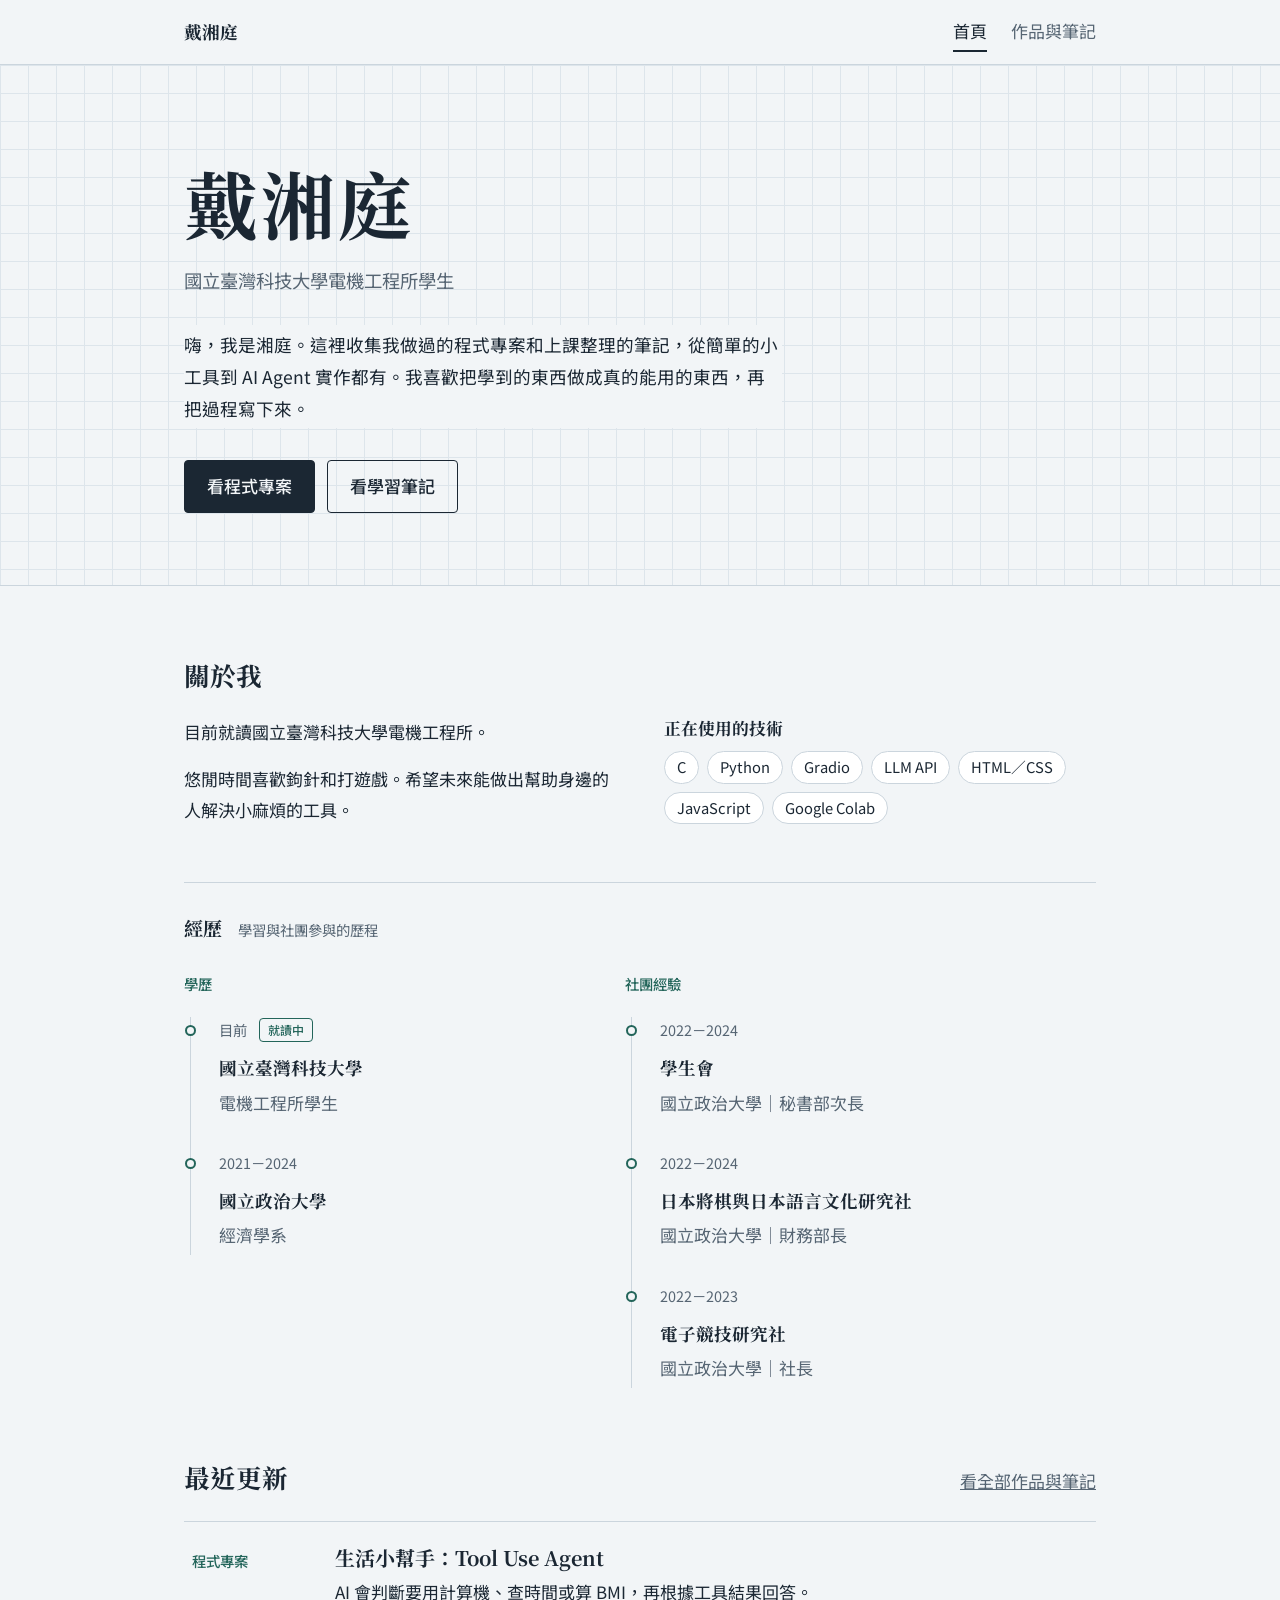
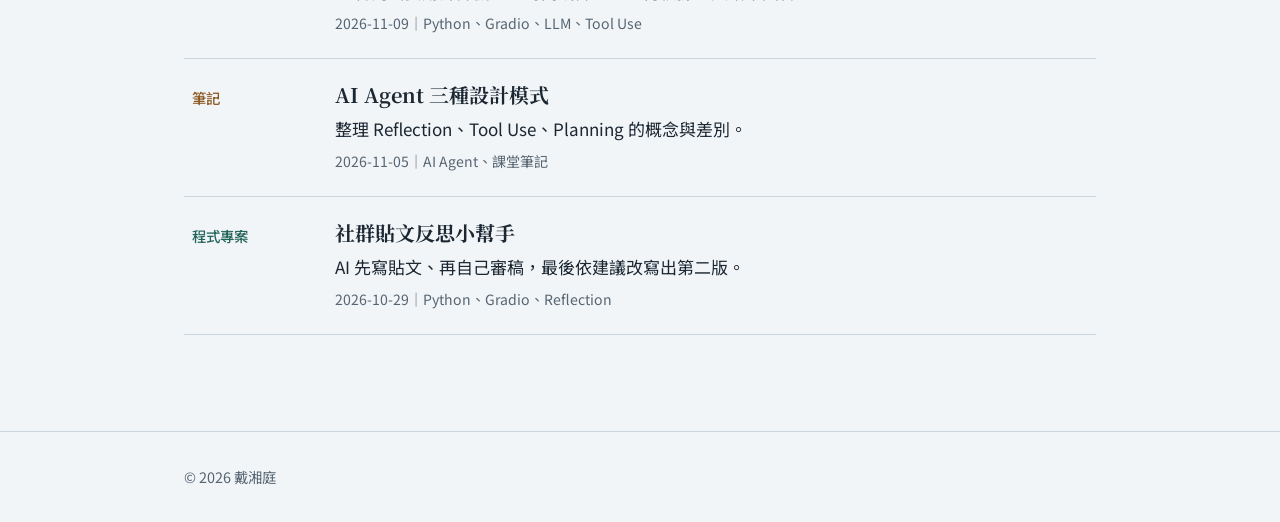
==== index.html @ 12bcdfba "Refresh cached stylesheet for homepage experience section" ====
<!DOCTYPE html>
<html lang="zh-Hant-TW">
<head>
  <meta charset="UTF-8">
  <meta name="viewport" content="width=device-width, initial-scale=1">
  <title>戴湘庭｜作品與筆記</title>
  <link rel="preconnect" href="https://fonts.googleapis.com">
  <link rel="preconnect" href="https://fonts.gstatic.com" crossorigin>
  <link href="https://fonts.googleapis.com/css2?family=Noto+Sans+TC:wght@400;500&family=Noto+Serif+TC:wght@700&display=swap" rel="stylesheet">
  <link rel="stylesheet" href="css/style.css?v=experience-20261113">
</head>
<body>
  <header class="site-header">
    <div class="wrap">
      <a class="site-name" href="index.html">戴湘庭</a>
      <nav class="site-nav" aria-label="主選單">
        <a href="index.html" aria-current="page">首頁</a>
        <a href="projects.html">作品與筆記</a>
      </nav>
    </div>
  </header>

  <main>
    <section class="hero">
      <div class="wrap">
        <h1 class="hero__name">戴湘庭</h1>
        <p class="hero__role">國立臺灣科技大學電機工程所學生</p>
        <p class="hero__intro">嗨，我是湘庭。這裡收集我做過的程式專案和上課整理的筆記，從簡單的小工具到 AI Agent 實作都有。我喜歡把學到的東西做成真的能用的東西，再把過程寫下來。</p>
        <div class="hero__actions">
          <a class="button button--solid" href="projects.html#projects">看程式專案</a>
          <a class="button" href="projects.html#notes">看學習筆記</a>
        </div>
      </div>
    </section>

    <section class="section wrap" id="about">
      <div class="section__head"><h2>關於我</h2></div>
      <div class="about">
        <div>
          <p>目前就讀國立臺灣科技大學電機工程所。</p>
          <p>悠閒時間喜歡鉤針和打遊戲。希望未來能做出幫助身邊的人解決小麻煩的工具。</p>
        </div>
        <div>
          <h3>正在使用的技術</h3>
          <ul class="skills">
	    <li>C</li>
            <li>Python</li>
            <li>Gradio</li>
            <li>LLM API</li>
            <li>HTML／CSS</li>
            <li>JavaScript</li>
            <li>Google Colab</li>
          </ul>
        </div>
      </div>
      <section class="experience" aria-labelledby="experience-title">
        <div class="experience__intro">
          <h3 id="experience-title">經歷</h3>
          <p>學習與社團參與的歷程</p>
        </div>
        <div class="experience__groups">
          <section aria-labelledby="education-title">
            <h4 class="experience__category" id="education-title">學歷</h4>
            <ol class="experience__timeline">
              <!-- 新增經歷時，複製下方 li，填入實際期間、單位、身分與說明。 -->
              <li class="experience__item">
                <div class="experience__meta">
                  <span class="experience__period">目前</span>
                  <span class="experience__status">就讀中</span>
                </div>
                <div class="experience__content">
                  <h5>國立臺灣科技大學</h5>
                  <p>電機工程所學生</p>
                </div>
              </li>
              <li class="experience__item">
                <div class="experience__meta">
                  <span class="experience__period"><time datetime="2021">2021</time>－<time datetime="2024">2024</time></span>
                </div>
                <div class="experience__content">
                  <h5>國立政治大學</h5>
                  <p>經濟學系</p>
                </div>
              </li>
            </ol>
          </section>
          <section aria-labelledby="activities-title">
            <h4 class="experience__category" id="activities-title">社團經驗</h4>
            <ol class="experience__timeline">
              <li class="experience__item">
                <div class="experience__meta">
                  <span class="experience__period"><time datetime="2022">2022</time>－<time datetime="2024">2024</time></span>
                </div>
                <div class="experience__content">
                  <h5>學生會</h5>
                  <p>國立政治大學｜秘書部次長</p>
                </div>
              </li>
              <li class="experience__item">
                <div class="experience__meta">
                  <span class="experience__period"><time datetime="2022">2022</time>－<time datetime="2024">2024</time></span>
                </div>
                <div class="experience__content">
                  <h5>日本將棋與日本語言文化研究社</h5>
                  <p>國立政治大學｜財務部長</p>
                </div>
              </li>
              <li class="experience__item">
                <div class="experience__meta">
                  <span class="experience__period"><time datetime="2022">2022</time>－<time datetime="2023">2023</time></span>
                </div>
                <div class="experience__content">
                  <h5>電子競技研究社</h5>
                  <p>國立政治大學｜社長</p>
                </div>
              </li>
            </ol>
          </section>
        </div>
      </section>
    </section>

    <section class="section wrap">
      <div class="section__head">
        <h2>最近更新</h2>
        <a class="section__more" href="projects.html">看全部作品與筆記</a>
      </div>
      <ul class="work-list" id="recent-list"></ul>
    </section>
  </main>

  <footer class="site-footer">
    <div class="wrap">© <span data-year></span> 戴湘庭</div>
  </footer>

  <script src="data/works.js"></script>
  <script src="js/main.js"></script>
</body>
</html>
---- css/style.css ----
/* ===== 顏色與字體變數（新增樣式請只用這些變數） ===== */
:root {
  --paper: #F2F5F7;
  --surface: #FFFFFF;
  --ink: #1B2733;
  --muted: #566573;
  --line: #CBD5DD;
  --grid: #DDE5EB;
  --project: #23655A;
  --note: #8C5A24;
  --focus: #2D5BA8;
  --serif: "Noto Serif TC", "Songti TC", "PMingLiU", serif;
  --sans: "Noto Sans TC", "PingFang TC", "Microsoft JhengHei", sans-serif;
  --mono: "JetBrains Mono", Consolas, "Courier New", monospace;
  --wrap: 960px;
  color-scheme: light;
}
@media (prefers-color-scheme: dark) {
  :root {
    --paper: #131A20;
    --surface: #1A232B;
    --ink: #E4EAEE;
    --muted: #9AA8B3;
    --line: #2E3B46;
    --grid: #1E2932;
    --project: #74BCA9;
    --note: #D7A56B;
    --focus: #8FB0EE;
    color-scheme: dark;
  }
}

/* ===== 基本設定 ===== */
*, *::before, *::after { box-sizing: border-box; }
html { -webkit-text-size-adjust: 100%; }
body {
  margin: 0;
  background: var(--paper);
  color: var(--ink);
  font-family: var(--sans);
  font-size: 17px;
  line-height: 1.8;
}
h1, h2, h3 { font-family: var(--serif); font-weight: 700; line-height: 1.35; margin: 0; }
p { margin: 0 0 1em; }
a { color: inherit; }
img { max-width: 100%; height: auto; display: block; }
:focus-visible { outline: 3px solid var(--focus); outline-offset: 3px; }
.wrap { max-width: var(--wrap); margin: 0 auto; padding: 0 24px; }

/* ===== 頁首與頁尾 ===== */
.site-header { border-bottom: 1px solid var(--line); background: var(--paper); }
.site-header .wrap { display: flex; align-items: center; justify-content: space-between; gap: 16px; min-height: 64px; flex-wrap: wrap; }
.site-name { font-family: var(--serif); font-weight: 700; font-size: 1.1rem; text-decoration: none; }
.site-nav { display: flex; gap: 24px; }
.site-nav a { text-decoration: none; color: var(--muted); padding: 4px 0; border-bottom: 2px solid transparent; }
.site-nav a:hover { color: var(--ink); }
.site-nav a[aria-current="page"] { color: var(--ink); border-bottom-color: var(--ink); }
.site-footer { border-top: 1px solid var(--line); margin-top: 96px; padding: 32px 0; color: var(--muted); font-size: 0.9rem; }

/* ===== 首頁：方格紙主視覺 ===== */
.hero {
  background-color: var(--paper);
  background-image:
    linear-gradient(var(--grid) 1px, transparent 1px),
    linear-gradient(90deg, var(--grid) 1px, transparent 1px);
  background-size: 28px 28px;
  border-bottom: 1px solid var(--line);
  padding: 88px 0 72px;
}
.hero__name { font-size: clamp(2.6rem, 7vw, 4.6rem); letter-spacing: 0.04em; }
.hero__role { font-size: 1.15rem; color: var(--muted); margin: 12px 0 28px; }
.hero__intro { max-width: 34em; font-size: 1.1rem; background: var(--paper); padding: 4px 0; }
.hero__actions { display: flex; gap: 12px; flex-wrap: wrap; margin-top: 32px; }

.button {
  display: inline-block; text-decoration: none; padding: 10px 22px;
  border: 1.5px solid var(--ink); border-radius: 4px; font-weight: 500;
}
.button--solid { background: var(--ink); color: var(--paper); }
.button:hover { background: var(--ink); color: var(--paper); }

/* ===== 區塊 ===== */
.section { padding-top: 72px; }
.section__head { display: flex; align-items: baseline; justify-content: space-between; gap: 16px; margin-bottom: 24px; flex-wrap: wrap; }
.section__head h2 { font-size: 1.6rem; }
.section__more { color: var(--muted); }

.about { display: grid; grid-template-columns: 1fr 1fr; gap: 48px; }
.about p { max-width: 32em; }
.skills { list-style: none; margin: 0; padding: 0; display: flex; flex-wrap: wrap; gap: 8px; }
.skills li { border: 1px solid var(--line); padding: 2px 12px; border-radius: 999px; font-size: 0.92rem; background: var(--surface); }
.about h3 { font-size: 1.05rem; margin-bottom: 12px; }

/* ===== 作品列表 ===== */
.work-list { list-style: none; margin: 0; padding: 0; border-top: 1px solid var(--line); }
.work { border-bottom: 1px solid var(--line); }
.work a {
  display: grid; grid-template-columns: 7em 1fr; column-gap: 24px;
  padding: 22px 8px; text-decoration: none;
}
.work a:hover { background: var(--surface); }
.work__type { grid-row: span 3; font-size: 0.9rem; font-weight: 500; padding-top: 4px; }
.work--project .work__type { color: var(--project); }
.work--note .work__type { color: var(--note); }
.work__title { font-size: 1.25rem; }
.work a:hover .work__title { text-decoration: underline; text-underline-offset: 4px; }
.work__summary { color: var(--ink); margin: 6px 0 4px; }
.work__meta { color: var(--muted); font-size: 0.88rem; margin: 0; }
.empty { padding: 32px 8px; color: var(--muted); border-bottom: 1px solid var(--line); }

/* ===== 作品頁 ===== */
.page-title { padding: 64px 0 8px; }
.page-title h1 { font-size: clamp(2rem, 5vw, 2.8rem); }
.page-title p { color: var(--muted); margin-top: 8px; }
.filters { display: flex; gap: 8px; flex-wrap: wrap; margin: 24px 0 8px; align-items: center; }
.filters button {
  font: inherit; font-size: 0.95rem; cursor: pointer; color: var(--ink);
  background: transparent; border: 1.5px solid var(--line); border-radius: 4px; padding: 6px 16px;
}
.filters button[aria-pressed="true"] { background: var(--ink); border-color: var(--ink); color: var(--paper); }
.filters .count { margin-left: auto; color: var(--muted); font-size: 0.9rem; }

/* ===== 內容頁 ===== */
.detail { max-width: 44em; padding-top: 56px; }
.back { color: var(--muted); text-decoration: none; font-size: 0.95rem; }
.back:hover { color: var(--ink); text-decoration: underline; }
.detail__type { display: inline-block; margin-top: 32px; font-weight: 500; font-size: 0.95rem; }
.detail--project .detail__type { color: var(--project); }
.detail--note .detail__type { color: var(--note); }
.detail h1 { font-size: clamp(1.9rem, 5vw, 2.6rem); margin: 4px 0 8px; }
.detail__meta { color: var(--muted); font-size: 0.92rem; padding-bottom: 24px; border-bottom: 1px solid var(--line); }
.detail h2 { font-size: 1.3rem; margin: 48px 0 12px; padding-left: 12px; }
.detail--project h2 { border-left: 4px solid var(--project); }
.detail--note h2 { border-left: 4px solid var(--note); }
.detail ul, .detail ol { padding-left: 1.4em; }
.detail code { font-family: var(--mono); font-size: 0.9em; background: var(--surface); border: 1px solid var(--line); padding: 1px 6px; border-radius: 3px; }
.detail pre { overflow-x: auto; background: var(--surface); border: 1px solid var(--line); border-radius: 4px; padding: 16px; line-height: 1.6; }
.detail pre code { border: 0; padding: 0; background: none; }
.detail table { border-collapse: collapse; width: 100%; margin-bottom: 1em; }
.detail th, .detail td { border: 1px solid var(--line); padding: 8px 12px; text-align: left; vertical-align: top; }
.table-scroll { overflow-x: auto; }
.shot { margin: 16px 0 24px; }
.shot figcaption { color: var(--muted); font-size: 0.9rem; margin-top: 8px; }
.shot--empty {
  border: 1.5px dashed var(--line); border-radius: 4px; padding: 40px 16px;
  text-align: center; color: var(--muted); font-size: 0.95rem;
}

/* ===== 手機版 ===== */
@media (max-width: 720px) {
  body { font-size: 16px; }
  .hero { padding: 56px 0 48px; }
  .about { grid-template-columns: 1fr; gap: 32px; }
  .work a { grid-template-columns: 1fr; }
  .work__type { grid-row: auto; padding-top: 0; }
  .filters .count { margin-left: 0; width: 100%; }
}

/* ===== 首頁關於我：經歷時間軸，沿用全站深淺色變數 ===== */
.experience {
  display: grid;
  grid-template-columns: 1fr;
  gap: 28px;
  margin-top: 40px;
  padding-top: 32px;
  border-top: 1px solid var(--line);
}
.experience__intro { display: flex; align-items: baseline; flex-wrap: wrap; gap: 8px 16px; }
.experience__intro h3 { font-size: 1.2rem; }
.experience__intro p { margin: 0; color: var(--muted); font-size: 0.9rem; }
.experience__groups { display: grid; grid-template-columns: 1fr 1.2fr; gap: 48px; min-width: 0; }
.experience__category { margin: 0 0 20px; color: var(--project); font-size: 0.9rem; font-weight: 500; }
.experience__timeline { list-style: none; margin: 0; padding: 0; }
.experience__item {
  position: relative;
  margin-left: 6px;
  padding: 0 0 32px 28px;
  border-left: 1px solid var(--line);
}
.experience__item:last-child { padding-bottom: 4px; }
.experience__item::before {
  content: "";
  position: absolute;
  top: 8px;
  left: -6px;
  width: 11px;
  height: 11px;
  border: 2px solid var(--project);
  border-radius: 50%;
  background: var(--paper);
}
.experience__meta { display: flex; align-items: center; flex-wrap: wrap; gap: 12px; margin-bottom: 12px; }
.experience__period { color: var(--muted); font-size: 0.9rem; }
.experience__status {
  border: 1px solid var(--project);
  border-radius: 4px;
  padding: 0 8px;
  color: var(--project);
  font-size: 0.75rem;
  font-weight: 500;
}
.experience__content h5 { margin: 0; font-family: var(--serif); font-size: 1.1rem; font-weight: 700; line-height: 1.5; }
.experience__content p { margin: 6px 0 0; color: var(--muted); }
@media (max-width: 720px) {
  .experience { grid-template-columns: 1fr; gap: 24px; margin-top: 32px; padding-top: 28px; }
  .experience__groups { grid-template-columns: 1fr; gap: 32px; }
  .experience__item { padding-left: 24px; }
}
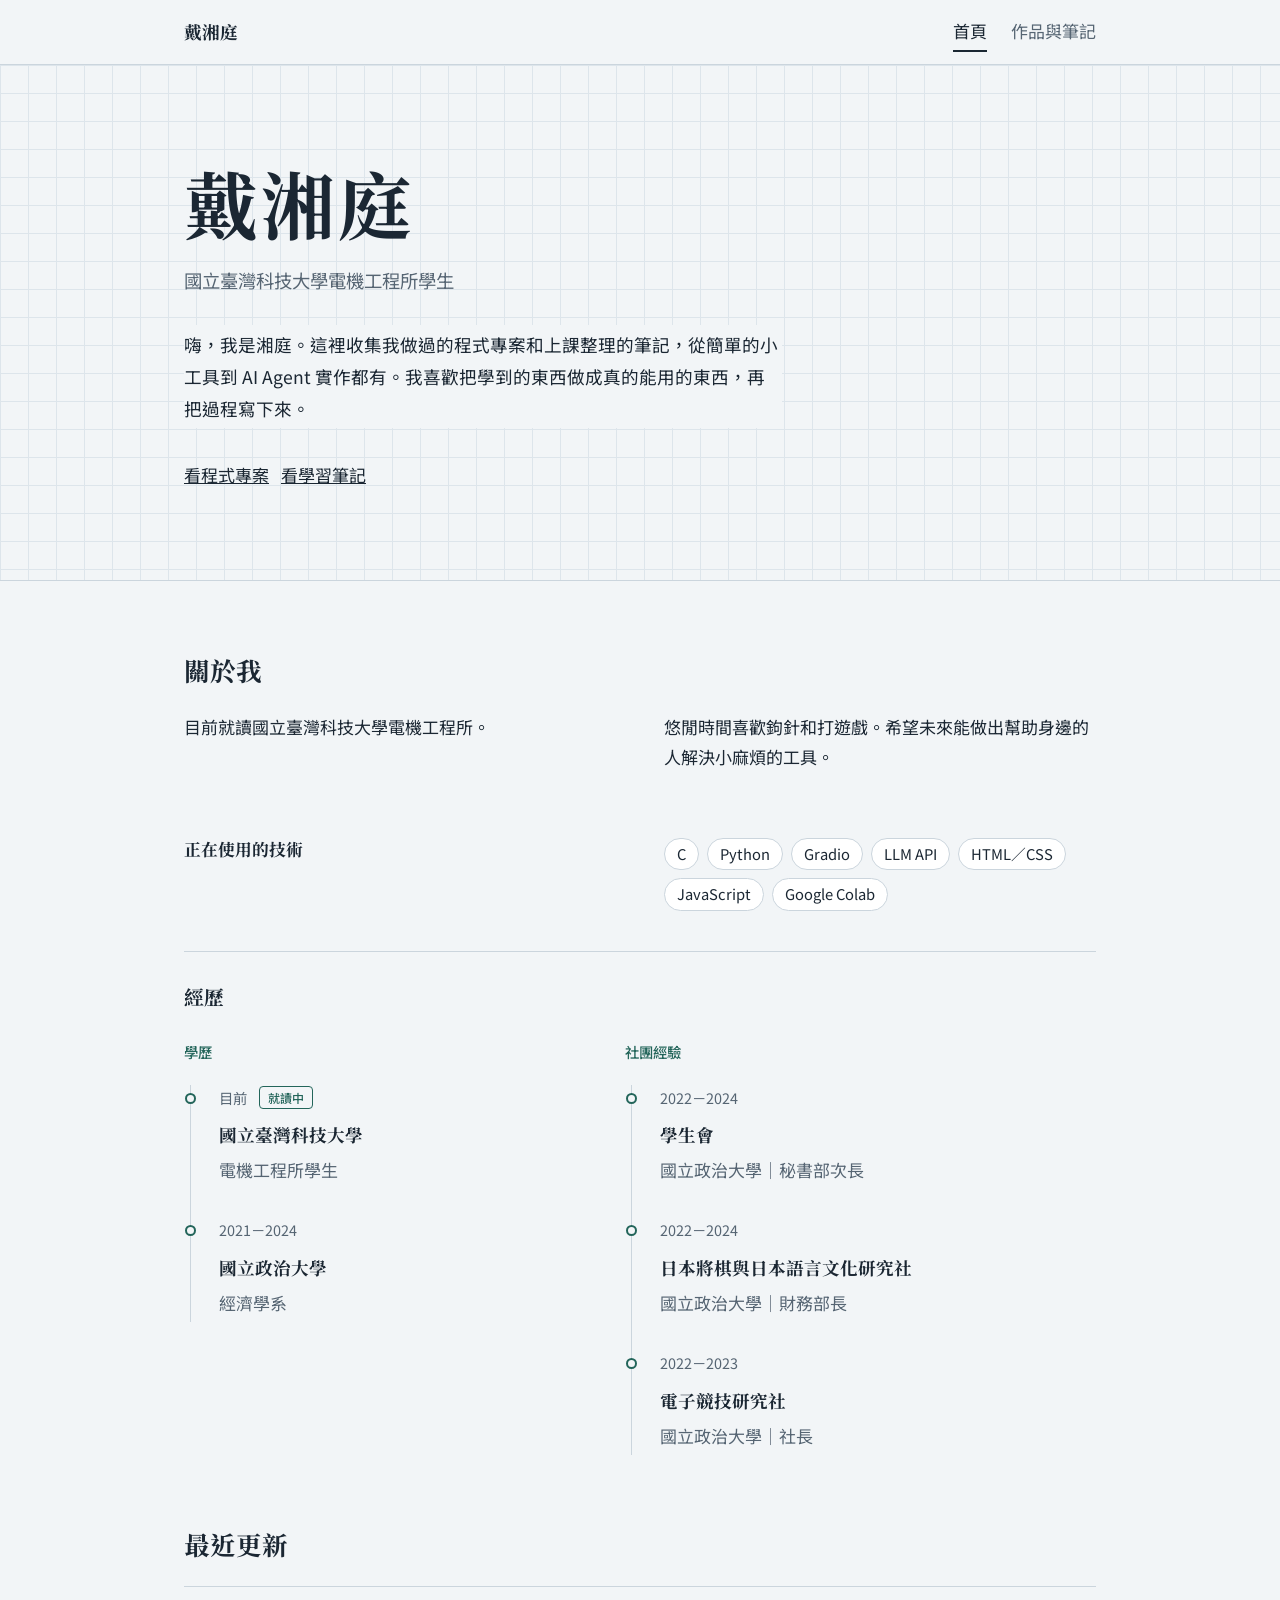
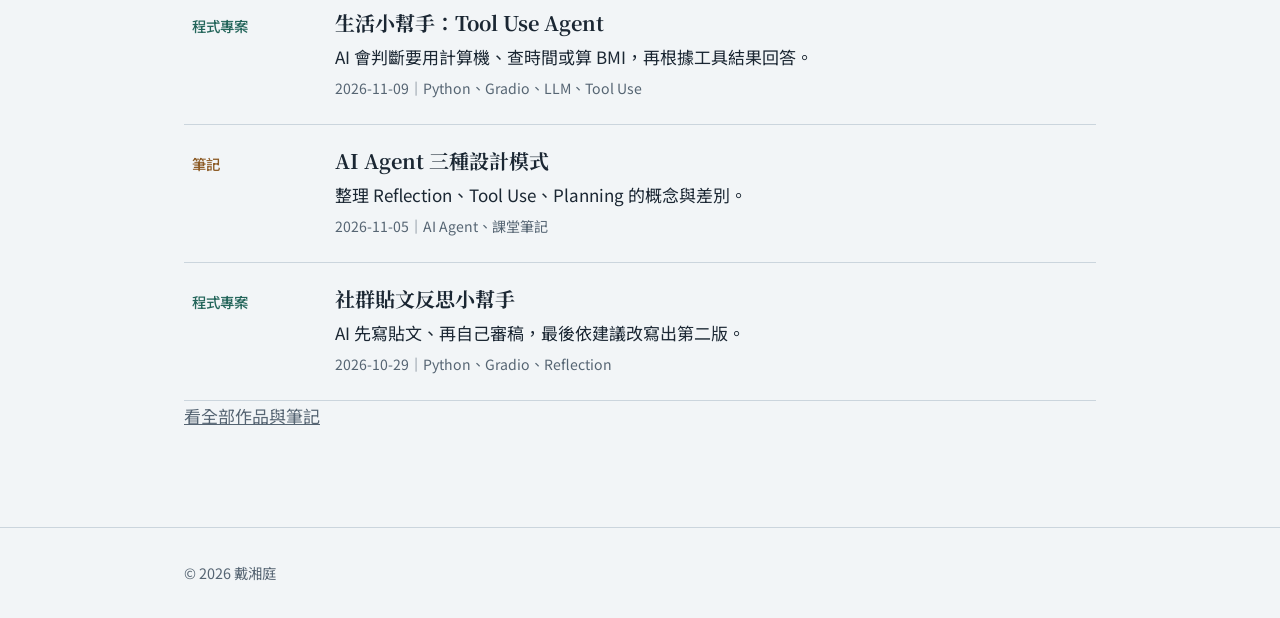
==== commit 1f2f1739: "首頁排版調整：改成左右欄、拿掉方格背景與標籤樣式" ====
--- a/index.html
+++ b/index.html
@@ -6,8 +6,8 @@
   <title>戴湘庭｜作品與筆記</title>
   <link rel="preconnect" href="https://fonts.googleapis.com">
   <link rel="preconnect" href="https://fonts.gstatic.com" crossorigin>
-  <link href="https://fonts.googleapis.com/css2?family=Noto+Sans+TC:wght@400;500&family=Noto+Serif+TC:wght@700&display=swap" rel="stylesheet">
-  <link rel="stylesheet" href="css/style.css?v=experience-20261113">
+  <link href="https://fonts.googleapis.com/css2?family=Noto+Sans+TC:wght@400;500&family=Noto+Serif+TC:wght@600&display=swap" rel="stylesheet">
+  <link rel="stylesheet" href="css/style.css?v=reading-20261113">
 </head>
 <body>
   <header class="site-header">
@@ -26,24 +26,22 @@
         <h1 class="hero__name">戴湘庭</h1>
         <p class="hero__role">國立臺灣科技大學電機工程所學生</p>
         <p class="hero__intro">嗨，我是湘庭。這裡收集我做過的程式專案和上課整理的筆記，從簡單的小工具到 AI Agent 實作都有。我喜歡把學到的東西做成真的能用的東西，再把過程寫下來。</p>
-        <div class="hero__actions">
-          <a class="button button--solid" href="projects.html#projects">看程式專案</a>
-          <a class="button" href="projects.html#notes">看學習筆記</a>
-        </div>
+        <p class="hero__actions">
+          <a href="projects.html#projects">看程式專案</a>
+          <a href="projects.html#notes">看學習筆記</a>
+        </p>
       </div>
     </section>
 
-    <section class="section wrap" id="about">
+    <section class="section section--split wrap" id="about">
       <div class="section__head"><h2>關於我</h2></div>
-      <div class="about">
-        <div>
+      <div class="section__body">
+        <div class="about">
           <p>目前就讀國立臺灣科技大學電機工程所。</p>
           <p>悠閒時間喜歡鉤針和打遊戲。希望未來能做出幫助身邊的人解決小麻煩的工具。</p>
-        </div>
-        <div>
           <h3>正在使用的技術</h3>
           <ul class="skills">
-	    <li>C</li>
+            <li>C</li>
             <li>Python</li>
             <li>Gradio</li>
             <li>LLM API</li>
@@ -52,80 +50,79 @@
             <li>Google Colab</li>
           </ul>
         </div>
+
+        <section class="experience" aria-labelledby="experience-title">
+          <h3 id="experience-title">經歷</h3>
+          <div class="experience__groups">
+            <section aria-labelledby="education-title">
+              <h4 class="experience__category" id="education-title">學歷</h4>
+              <ol class="experience__timeline">
+                <!-- 新增經歷時，複製下方 li，填入實際期間、單位、身分與說明。 -->
+                <li class="experience__item">
+                  <div class="experience__meta">
+                    <span class="experience__period">目前</span>
+                    <span class="experience__status">就讀中</span>
+                  </div>
+                  <div class="experience__content">
+                    <h5>國立臺灣科技大學</h5>
+                    <p>電機工程所學生</p>
+                  </div>
+                </li>
+                <li class="experience__item">
+                  <div class="experience__meta">
+                    <span class="experience__period"><time datetime="2021">2021</time>－<time datetime="2024">2024</time></span>
+                  </div>
+                  <div class="experience__content">
+                    <h5>國立政治大學</h5>
+                    <p>經濟學系</p>
+                  </div>
+                </li>
+              </ol>
+            </section>
+
+            <section aria-labelledby="activities-title">
+              <h4 class="experience__category" id="activities-title">社團經驗</h4>
+              <ol class="experience__timeline">
+                <li class="experience__item">
+                  <div class="experience__meta">
+                    <span class="experience__period"><time datetime="2022">2022</time>－<time datetime="2024">2024</time></span>
+                  </div>
+                  <div class="experience__content">
+                    <h5>學生會</h5>
+                    <p>國立政治大學｜秘書部次長</p>
+                  </div>
+                </li>
+                <li class="experience__item">
+                  <div class="experience__meta">
+                    <span class="experience__period"><time datetime="2022">2022</time>－<time datetime="2024">2024</time></span>
+                  </div>
+                  <div class="experience__content">
+                    <h5>日本將棋與日本語言文化研究社</h5>
+                    <p>國立政治大學｜財務部長</p>
+                  </div>
+                </li>
+                <li class="experience__item">
+                  <div class="experience__meta">
+                    <span class="experience__period"><time datetime="2022">2022</time>－<time datetime="2023">2023</time></span>
+                  </div>
+                  <div class="experience__content">
+                    <h5>電子競技研究社</h5>
+                    <p>國立政治大學｜社長</p>
+                  </div>
+                </li>
+              </ol>
+            </section>
+          </div>
+        </section>
       </div>
-      <section class="experience" aria-labelledby="experience-title">
-        <div class="experience__intro">
-          <h3 id="experience-title">經歷</h3>
-          <p>學習與社團參與的歷程</p>
-        </div>
-        <div class="experience__groups">
-          <section aria-labelledby="education-title">
-            <h4 class="experience__category" id="education-title">學歷</h4>
-            <ol class="experience__timeline">
-              <!-- 新增經歷時，複製下方 li，填入實際期間、單位、身分與說明。 -->
-              <li class="experience__item">
-                <div class="experience__meta">
-                  <span class="experience__period">目前</span>
-                  <span class="experience__status">就讀中</span>
-                </div>
-                <div class="experience__content">
-                  <h5>國立臺灣科技大學</h5>
-                  <p>電機工程所學生</p>
-                </div>
-              </li>
-              <li class="experience__item">
-                <div class="experience__meta">
-                  <span class="experience__period"><time datetime="2021">2021</time>－<time datetime="2024">2024</time></span>
-                </div>
-                <div class="experience__content">
-                  <h5>國立政治大學</h5>
-                  <p>經濟學系</p>
-                </div>
-              </li>
-            </ol>
-          </section>
-          <section aria-labelledby="activities-title">
-            <h4 class="experience__category" id="activities-title">社團經驗</h4>
-            <ol class="experience__timeline">
-              <li class="experience__item">
-                <div class="experience__meta">
-                  <span class="experience__period"><time datetime="2022">2022</time>－<time datetime="2024">2024</time></span>
-                </div>
-                <div class="experience__content">
-                  <h5>學生會</h5>
-                  <p>國立政治大學｜秘書部次長</p>
-                </div>
-              </li>
-              <li class="experience__item">
-                <div class="experience__meta">
-                  <span class="experience__period"><time datetime="2022">2022</time>－<time datetime="2024">2024</time></span>
-                </div>
-                <div class="experience__content">
-                  <h5>日本將棋與日本語言文化研究社</h5>
-                  <p>國立政治大學｜財務部長</p>
-                </div>
-              </li>
-              <li class="experience__item">
-                <div class="experience__meta">
-                  <span class="experience__period"><time datetime="2022">2022</time>－<time datetime="2023">2023</time></span>
-                </div>
-                <div class="experience__content">
-                  <h5>電子競技研究社</h5>
-                  <p>國立政治大學｜社長</p>
-                </div>
-              </li>
-            </ol>
-          </section>
-        </div>
-      </section>
     </section>
 
-    <section class="section wrap">
-      <div class="section__head">
-        <h2>最近更新</h2>
-        <a class="section__more" href="projects.html">看全部作品與筆記</a>
+    <section class="section section--split wrap">
+      <div class="section__head"><h2>最近更新</h2></div>
+      <div class="section__body">
+        <ul class="work-list" id="recent-list"></ul>
+        <p class="section__more"><a href="projects.html">看全部作品與筆記</a></p>
       </div>
-      <ul class="work-list" id="recent-list"></ul>
     </section>
   </main>
 
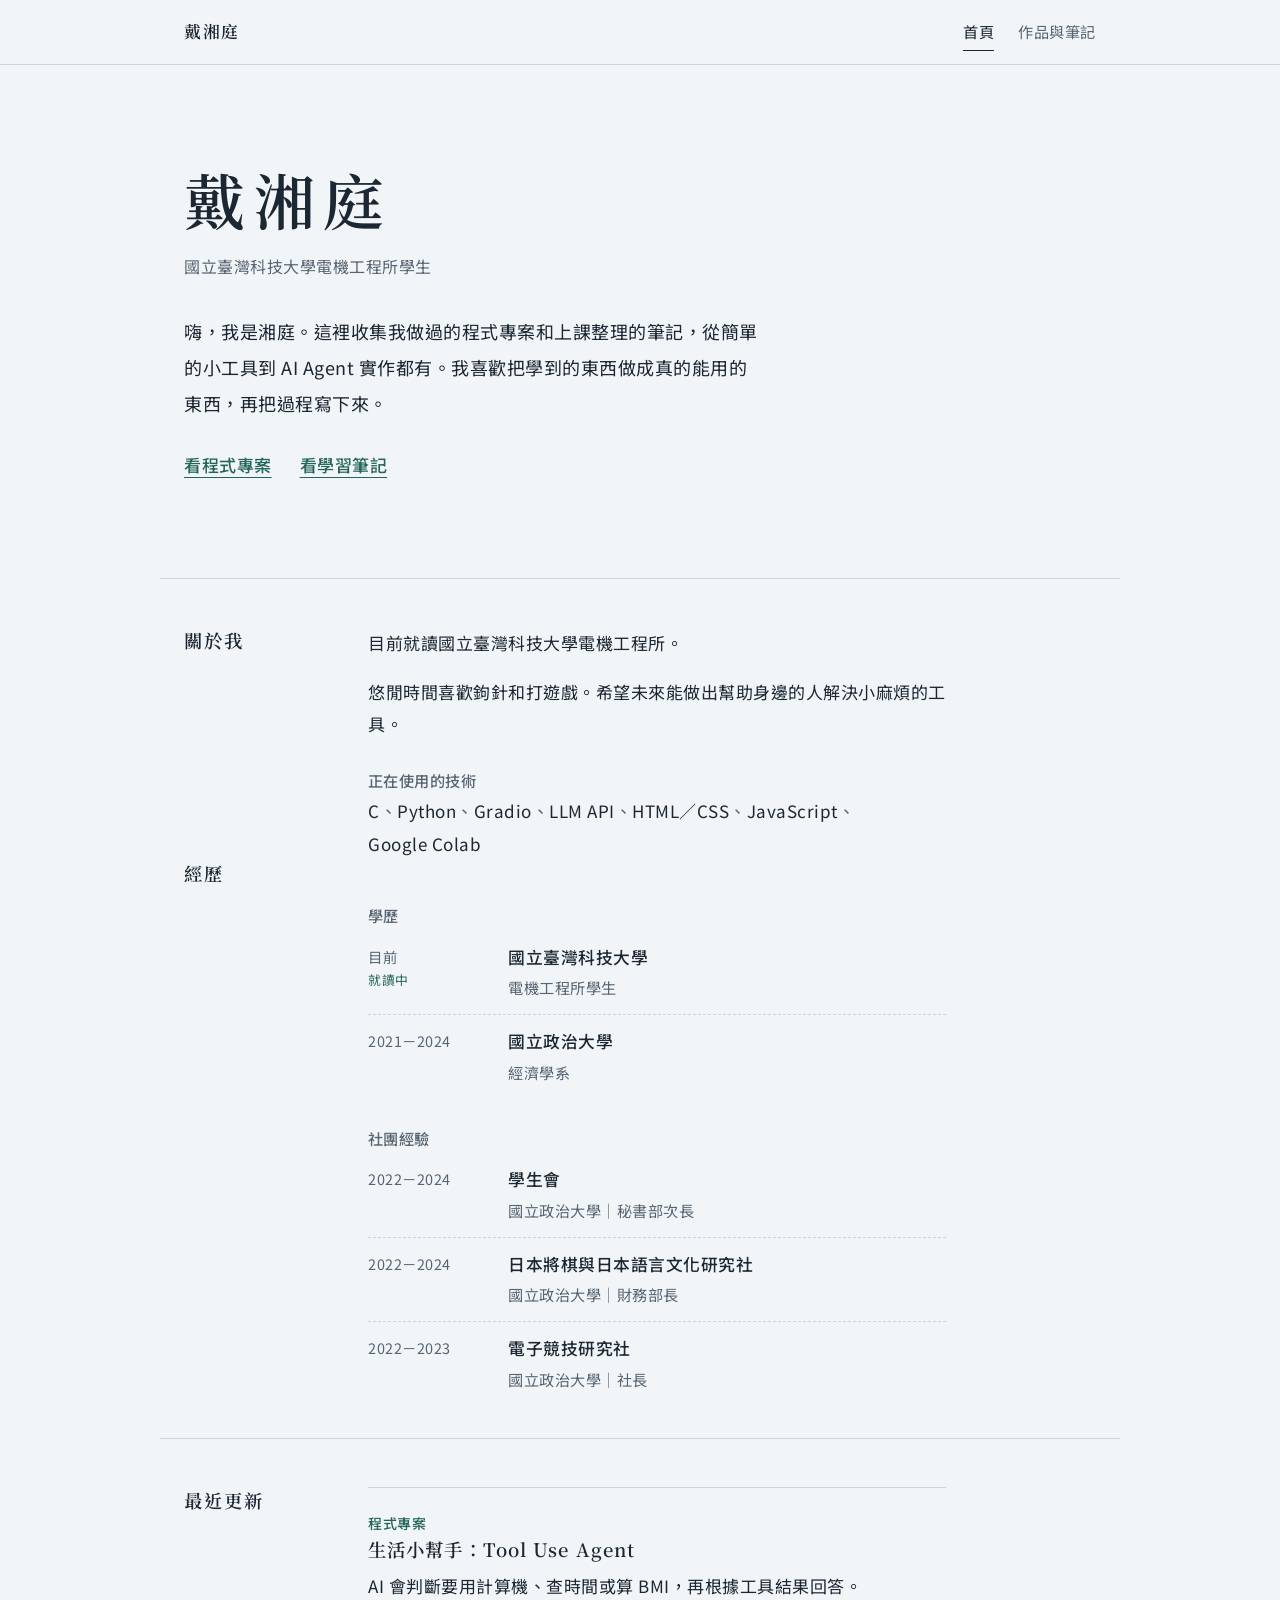
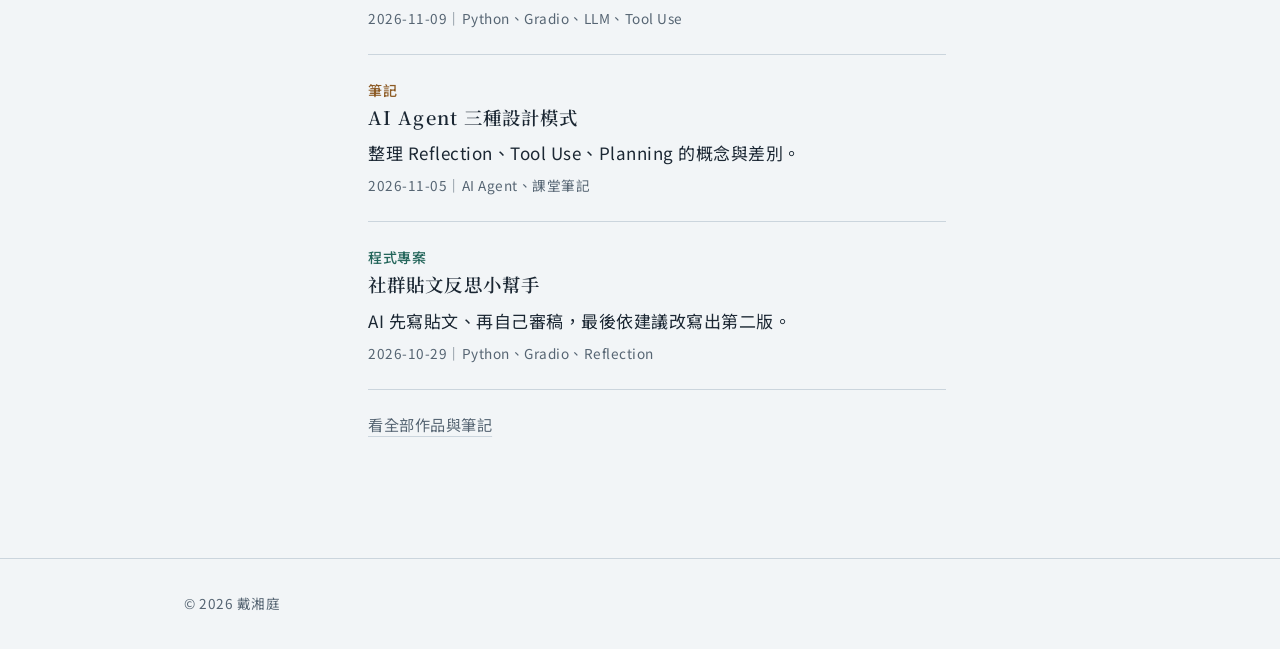
==== commit c419c77a: "首頁：經歷標題移到左欄，排在關於我下方" ====
--- a/index.html
+++ b/index.html
@@ -7,7 +7,7 @@
   <link rel="preconnect" href="https://fonts.googleapis.com">
   <link rel="preconnect" href="https://fonts.gstatic.com" crossorigin>
   <link href="https://fonts.googleapis.com/css2?family=Noto+Sans+TC:wght@400;500&family=Noto+Serif+TC:wght@600&display=swap" rel="stylesheet">
-  <link rel="stylesheet" href="css/style.css?v=reading-20261113">
+  <link rel="stylesheet" href="css/style.css?v=reading-20261113b">
 </head>
 <body>
   <header class="site-header">
@@ -35,8 +35,7 @@
 
     <section class="section section--split wrap" id="about">
       <div class="section__head"><h2>關於我</h2></div>
-      <div class="section__body">
-        <div class="about">
+      <div class="section__body about">
           <p>目前就讀國立臺灣科技大學電機工程所。</p>
           <p>悠閒時間喜歡鉤針和打遊戲。希望未來能做出幫助身邊的人解決小麻煩的工具。</p>
           <h3>正在使用的技術</h3>
@@ -49,10 +48,10 @@
             <li>JavaScript</li>
             <li>Google Colab</li>
           </ul>
-        </div>
+      </div>
 
-        <section class="experience" aria-labelledby="experience-title">
-          <h3 id="experience-title">經歷</h3>
+      <div class="section__head"><h2 id="experience-title">經歷</h2></div>
+      <section class="section__body experience" aria-labelledby="experience-title">
           <div class="experience__groups">
             <section aria-labelledby="education-title">
               <h4 class="experience__category" id="education-title">學歷</h4>
@@ -113,8 +112,7 @@
               </ol>
             </section>
           </div>
-        </section>
-      </div>
+      </section>
     </section>
 
     <section class="section section--split wrap">
--- a/css/style.css
+++ b/css/style.css
@@ -13,6 +13,7 @@
   --sans: "Noto Sans TC", "PingFang TC", "Microsoft JhengHei", sans-serif;
   --mono: "JetBrains Mono", Consolas, "Courier New", monospace;
   --wrap: 960px;
+  --measure: 34em;   /* 中文段落每行最多約 34 字，眼睛不用來回找行 */
   color-scheme: light;
 }
 @media (prefers-color-scheme: dark) {
@@ -30,49 +31,50 @@
   }
 }
 
-/* ===== 基本設定 ===== */
+/* ===== 基本設定（調整為適合長段中文的行高與字距） ===== */
 *, *::before, *::after { box-sizing: border-box; }
-html { -webkit-text-size-adjust: 100%; }
+html { -webkit-text-size-adjust: 100%; text-size-adjust: 100%; }
 body {
   margin: 0;
   background: var(--paper);
   color: var(--ink);
   font-family: var(--sans);
   font-size: 17px;
-  line-height: 1.8;
+  line-height: 1.9;
+  letter-spacing: 0.03em;
+  text-spacing-trim: trim-start;   /* 行首全形標點不留空白 */
+  text-autospace: normal;          /* 中英文之間自動留一點空 */
+  line-break: strict;
+  -webkit-font-smoothing: antialiased;
 }
-h1, h2, h3 { font-family: var(--serif); font-weight: 700; line-height: 1.35; margin: 0; }
+h1, h2, h3, h4, h5 { font-family: var(--serif); font-weight: 600; line-height: 1.5; letter-spacing: 0.06em; margin: 0; }
 p { margin: 0 0 1em; }
-a { color: inherit; }
+a { color: inherit; text-decoration-color: var(--line); text-decoration-thickness: 1px; text-underline-offset: 0.3em; }
+a:hover { text-decoration-color: currentColor; }
 img { max-width: 100%; height: auto; display: block; }
+time { font-variant-numeric: tabular-nums; }
 :focus-visible { outline: 3px solid var(--focus); outline-offset: 3px; }
 .wrap { max-width: var(--wrap); margin: 0 auto; padding: 0 24px; }
 
 /* ===== 頁首與頁尾 ===== */
 .site-header { border-bottom: 1px solid var(--line); background: var(--paper); }
 .site-header .wrap { display: flex; align-items: center; justify-content: space-between; gap: 16px; min-height: 64px; flex-wrap: wrap; }
-.site-name { font-family: var(--serif); font-weight: 700; font-size: 1.1rem; text-decoration: none; }
-.site-nav { display: flex; gap: 24px; }
-.site-nav a { text-decoration: none; color: var(--muted); padding: 4px 0; border-bottom: 2px solid transparent; }
+.site-name { font-family: var(--serif); font-weight: 600; font-size: 1.05rem; letter-spacing: 0.1em; text-decoration: none; }
+.site-nav { display: flex; gap: 24px; font-size: 0.95rem; }
+.site-nav a { text-decoration: none; color: var(--muted); padding: 4px 0; border-bottom: 1px solid transparent; }
 .site-nav a:hover { color: var(--ink); }
 .site-nav a[aria-current="page"] { color: var(--ink); border-bottom-color: var(--ink); }
-.site-footer { border-top: 1px solid var(--line); margin-top: 96px; padding: 32px 0; color: var(--muted); font-size: 0.9rem; }
+.site-footer { border-top: 1px solid var(--line); margin-top: 96px; padding: 32px 0; color: var(--muted); font-size: 0.85rem; }
 
-/* ===== 首頁：方格紙主視覺 ===== */
-.hero {
-  background-color: var(--paper);
-  background-image:
-    linear-gradient(var(--grid) 1px, transparent 1px),
-    linear-gradient(90deg, var(--grid) 1px, transparent 1px);
-  background-size: 28px 28px;
-  border-bottom: 1px solid var(--line);
-  padding: 88px 0 72px;
-}
-.hero__name { font-size: clamp(2.6rem, 7vw, 4.6rem); letter-spacing: 0.04em; }
-.hero__role { font-size: 1.15rem; color: var(--muted); margin: 12px 0 28px; }
-.hero__intro { max-width: 34em; font-size: 1.1rem; background: var(--paper); padding: 4px 0; }
-.hero__actions { display: flex; gap: 12px; flex-wrap: wrap; margin-top: 32px; }
+/* ===== 首頁開場：拿掉方格背景與按鈕，只留名字、身分與一段話 ===== */
+.hero { padding: 96px 0 72px; }
+.hero__name { font-size: clamp(2.5rem, 7vw, 3.8rem); letter-spacing: 0.14em; line-height: 1.25; }
+.hero__role { font-size: 1rem; color: var(--muted); margin: 14px 0 32px; }
+.hero__intro { max-width: 32em; font-size: 1.125rem; line-height: 2; text-wrap: pretty; }
+.hero__actions { display: flex; gap: 8px 28px; flex-wrap: wrap; margin: 28px 0 0; font-weight: 500; }
+.hero__actions a { color: var(--project); text-decoration-color: currentColor; }
 
+/* 其他頁面若仍使用 .button，保留原本樣式 */
 .button {
   display: inline-block; text-decoration: none; padding: 10px 22px;
   border: 1.5px solid var(--ink); border-radius: 4px; font-weight: 500;
@@ -83,35 +85,46 @@
 /* ===== 區塊 ===== */
 .section { padding-top: 72px; }
 .section__head { display: flex; align-items: baseline; justify-content: space-between; gap: 16px; margin-bottom: 24px; flex-wrap: wrap; }
-.section__head h2 { font-size: 1.6rem; }
-.section__more { color: var(--muted); }
+.section__head h2 { font-size: 1.35rem; letter-spacing: 0.1em; }
+.section__more { color: var(--muted); font-size: 0.95rem; margin-top: 20px; }
 
-.about { display: grid; grid-template-columns: 1fr 1fr; gap: 48px; }
-.about p { max-width: 32em; }
-.skills { list-style: none; margin: 0; padding: 0; display: flex; flex-wrap: wrap; gap: 8px; }
-.skills li { border: 1px solid var(--line); padding: 2px 12px; border-radius: 999px; font-size: 0.92rem; background: var(--surface); }
-.about h3 { font-size: 1.05rem; margin-bottom: 12px; }
+/* 首頁專用：寬螢幕時標題放左欄、內容放右欄，視線沿同一條線往下 */
+.section--split { padding-top: 48px; padding-bottom: 8px; margin-top: 24px; border-top: 1px solid var(--line); }
+.section--split .section__body { max-width: var(--measure); }
+@media (min-width: 860px) {
+  .section--split { display: grid; grid-template-columns: 9rem minmax(0, 1fr); column-gap: 40px; }
+  .section--split .section__head { margin-bottom: 0; }
+  .section--split .section__head h2 { font-size: 1.15rem; }
+}
 
-/* ===== 作品列表 ===== */
+/* 關於我：技術清單用頓號連成一句，不用膠囊標籤 */
+.about h3 { font-family: var(--sans); font-size: 0.95rem; font-weight: 500; letter-spacing: 0.03em; color: var(--muted); margin: 28px 0 4px; }
+.skills { list-style: none; margin: 0; padding: 0; display: flex; flex-wrap: wrap; }
+.skills li:not(:last-child)::after { content: "、"; color: var(--muted); }
+
+/* ===== 作品列表（首頁與作品頁共用） ===== */
 .work-list { list-style: none; margin: 0; padding: 0; border-top: 1px solid var(--line); }
 .work { border-bottom: 1px solid var(--line); }
 .work a {
-  display: grid; grid-template-columns: 7em 1fr; column-gap: 24px;
-  padding: 22px 8px; text-decoration: none;
+  display: grid; grid-template-columns: 6em 1fr; column-gap: 24px;
+  padding: 22px 0; text-decoration: none;
 }
-.work a:hover { background: var(--surface); }
-.work__type { grid-row: span 3; font-size: 0.9rem; font-weight: 500; padding-top: 4px; }
+.work__type { grid-row: span 3; font-size: 0.875rem; font-weight: 500; padding-top: 3px; }
 .work--project .work__type { color: var(--project); }
 .work--note .work__type { color: var(--note); }
-.work__title { font-size: 1.25rem; }
-.work a:hover .work__title { text-decoration: underline; text-underline-offset: 4px; }
-.work__summary { color: var(--ink); margin: 6px 0 4px; }
-.work__meta { color: var(--muted); font-size: 0.88rem; margin: 0; }
-.empty { padding: 32px 8px; color: var(--muted); border-bottom: 1px solid var(--line); }
+.work__title { font-size: 1.15rem; }
+.work a:hover .work__title { text-decoration: underline; text-decoration-thickness: 1px; text-underline-offset: 0.3em; }
+.work__summary { color: var(--ink); margin: 6px 0 4px; max-width: var(--measure); }
+.work__meta { color: var(--muted); font-size: 0.85rem; margin: 0; }
+.empty { padding: 32px 0; color: var(--muted); border-bottom: 1px solid var(--line); }
+
+/* 首頁的列表放在較窄的右欄，類型改到標題上方 */
+.section--split .work a { grid-template-columns: 1fr; }
+.section--split .work__type { grid-row: auto; padding-top: 0; }
 
 /* ===== 作品頁 ===== */
 .page-title { padding: 64px 0 8px; }
-.page-title h1 { font-size: clamp(2rem, 5vw, 2.8rem); }
+.page-title h1 { font-size: clamp(2rem, 5vw, 2.6rem); letter-spacing: 0.1em; }
 .page-title p { color: var(--muted); margin-top: 8px; }
 .filters { display: flex; gap: 8px; flex-wrap: wrap; margin: 24px 0 8px; align-items: center; }
 .filters button {
@@ -121,21 +134,23 @@
 .filters button[aria-pressed="true"] { background: var(--ink); border-color: var(--ink); color: var(--paper); }
 .filters .count { margin-left: auto; color: var(--muted); font-size: 0.9rem; }
 
-/* ===== 內容頁 ===== */
-.detail { max-width: 44em; padding-top: 56px; }
+/* ===== 內容頁（行寬縮到約 38 字，段落間距加大） ===== */
+.detail { max-width: 38em; padding-top: 56px; }
+.detail p { margin-bottom: 1.2em; }
 .back { color: var(--muted); text-decoration: none; font-size: 0.95rem; }
 .back:hover { color: var(--ink); text-decoration: underline; }
 .detail__type { display: inline-block; margin-top: 32px; font-weight: 500; font-size: 0.95rem; }
 .detail--project .detail__type { color: var(--project); }
 .detail--note .detail__type { color: var(--note); }
-.detail h1 { font-size: clamp(1.9rem, 5vw, 2.6rem); margin: 4px 0 8px; }
-.detail__meta { color: var(--muted); font-size: 0.92rem; padding-bottom: 24px; border-bottom: 1px solid var(--line); }
-.detail h2 { font-size: 1.3rem; margin: 48px 0 12px; padding-left: 12px; }
-.detail--project h2 { border-left: 4px solid var(--project); }
-.detail--note h2 { border-left: 4px solid var(--note); }
+.detail h1 { font-size: clamp(1.9rem, 5vw, 2.4rem); margin: 4px 0 8px; }
+.detail__meta { color: var(--muted); font-size: 0.9rem; padding-bottom: 24px; border-bottom: 1px solid var(--line); }
+.detail h2 { font-size: 1.25rem; margin: 52px 0 14px; padding-left: 12px; }
+.detail--project h2 { border-left: 3px solid var(--project); }
+.detail--note h2 { border-left: 3px solid var(--note); }
 .detail ul, .detail ol { padding-left: 1.4em; }
-.detail code { font-family: var(--mono); font-size: 0.9em; background: var(--surface); border: 1px solid var(--line); padding: 1px 6px; border-radius: 3px; }
-.detail pre { overflow-x: auto; background: var(--surface); border: 1px solid var(--line); border-radius: 4px; padding: 16px; line-height: 1.6; }
+.detail li + li { margin-top: 0.35em; }
+.detail code { font-family: var(--mono); font-size: 0.88em; letter-spacing: 0; background: var(--surface); border: 1px solid var(--line); padding: 1px 6px; border-radius: 3px; }
+.detail pre { overflow-x: auto; background: var(--surface); border: 1px solid var(--line); border-radius: 4px; padding: 16px; line-height: 1.6; letter-spacing: 0; }
 .detail pre code { border: 0; padding: 0; background: none; }
 .detail table { border-collapse: collapse; width: 100%; margin-bottom: 1em; }
 .detail th, .detail td { border: 1px solid var(--line); padding: 8px 12px; text-align: left; vertical-align: top; }
@@ -149,61 +164,33 @@
 
 /* ===== 手機版 ===== */
 @media (max-width: 720px) {
-  body { font-size: 16px; }
-  .hero { padding: 56px 0 48px; }
-  .about { grid-template-columns: 1fr; gap: 32px; }
+  body { font-size: 16px; line-height: 1.85; }
+  .hero { padding: 64px 0 48px; }
+  .hero__intro { font-size: 1.0625rem; }
   .work a { grid-template-columns: 1fr; }
   .work__type { grid-row: auto; padding-top: 0; }
   .filters .count { margin-left: 0; width: 100%; }
 }
 
-/* ===== 首頁關於我：經歷時間軸，沿用全站深淺色變數 ===== */
-.experience {
-  display: grid;
-  grid-template-columns: 1fr;
-  gap: 28px;
-  margin-top: 40px;
-  padding-top: 32px;
-  border-top: 1px solid var(--line);
-}
-.experience__intro { display: flex; align-items: baseline; flex-wrap: wrap; gap: 8px 16px; }
-.experience__intro h3 { font-size: 1.2rem; }
-.experience__intro p { margin: 0; color: var(--muted); font-size: 0.9rem; }
-.experience__groups { display: grid; grid-template-columns: 1fr 1.2fr; gap: 48px; min-width: 0; }
-.experience__category { margin: 0 0 20px; color: var(--project); font-size: 0.9rem; font-weight: 500; }
+/* ===== 首頁關於我：經歷（拿掉時間軸圓點，改成「年份｜內容」兩欄對齊） ===== */
+.experience { margin-top: 44px; }
+.experience > h3 { font-size: 1.1rem; margin-bottom: 8px; }
+.experience__groups > section + section { margin-top: 28px; }
+.experience__category { margin: 0 0 4px; font-family: var(--sans); color: var(--muted); font-size: 0.95rem; font-weight: 500; letter-spacing: 0.03em; }
 .experience__timeline { list-style: none; margin: 0; padding: 0; }
 .experience__item {
-  position: relative;
-  margin-left: 6px;
-  padding: 0 0 32px 28px;
-  border-left: 1px solid var(--line);
+  display: grid;
+  grid-template-columns: 7.5rem minmax(0, 1fr);
+  column-gap: 20px;
+  padding: 12px 0;
 }
-.experience__item:last-child { padding-bottom: 4px; }
-.experience__item::before {
-  content: "";
-  position: absolute;
-  top: 8px;
-  left: -6px;
-  width: 11px;
-  height: 11px;
-  border: 2px solid var(--project);
-  border-radius: 50%;
-  background: var(--paper);
+.experience__item + .experience__item { border-top: 1px dashed var(--line); }
+.experience__meta { display: flex; flex-direction: column; color: var(--muted); font-size: 0.9rem; }
+.experience__period { font-variant-numeric: tabular-nums; }
+.experience__status { color: var(--project); font-size: 0.8rem; line-height: 1.6; }
+.experience__content h5 { font-family: var(--sans); font-size: 1.05rem; font-weight: 500; letter-spacing: 0.03em; line-height: 1.7; }
+.experience__content p { margin: 2px 0 0; color: var(--muted); font-size: 0.95rem; }
+@media (max-width: 480px) {
+  .experience__item { grid-template-columns: 1fr; }
+  .experience__meta { flex-direction: row; gap: 12px; }
 }
-.experience__meta { display: flex; align-items: center; flex-wrap: wrap; gap: 12px; margin-bottom: 12px; }
-.experience__period { color: var(--muted); font-size: 0.9rem; }
-.experience__status {
-  border: 1px solid var(--project);
-  border-radius: 4px;
-  padding: 0 8px;
-  color: var(--project);
-  font-size: 0.75rem;
-  font-weight: 500;
-}
-.experience__content h5 { margin: 0; font-family: var(--serif); font-size: 1.1rem; font-weight: 700; line-height: 1.5; }
-.experience__content p { margin: 6px 0 0; color: var(--muted); }
-@media (max-width: 720px) {
-  .experience { grid-template-columns: 1fr; gap: 24px; margin-top: 32px; padding-top: 28px; }
-  .experience__groups { grid-template-columns: 1fr; gap: 32px; }
-  .experience__item { padding-left: 24px; }
-}
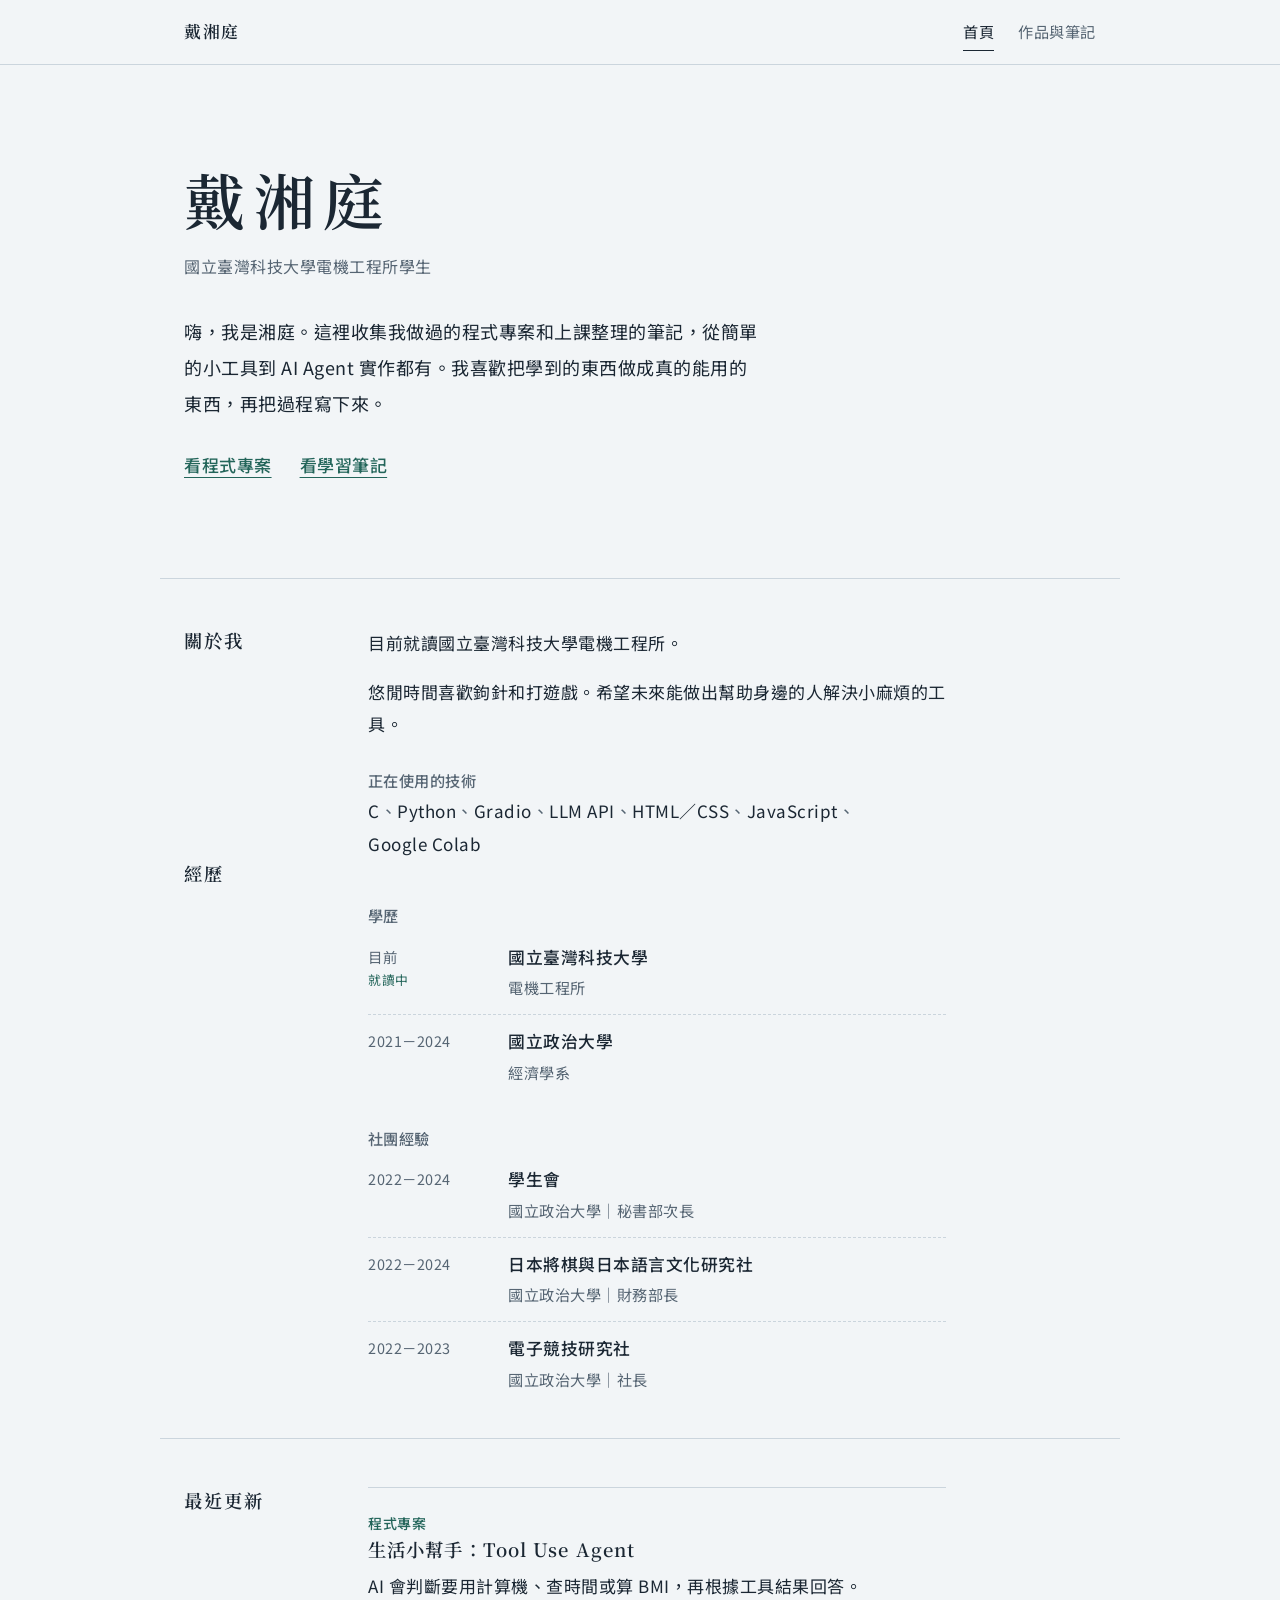
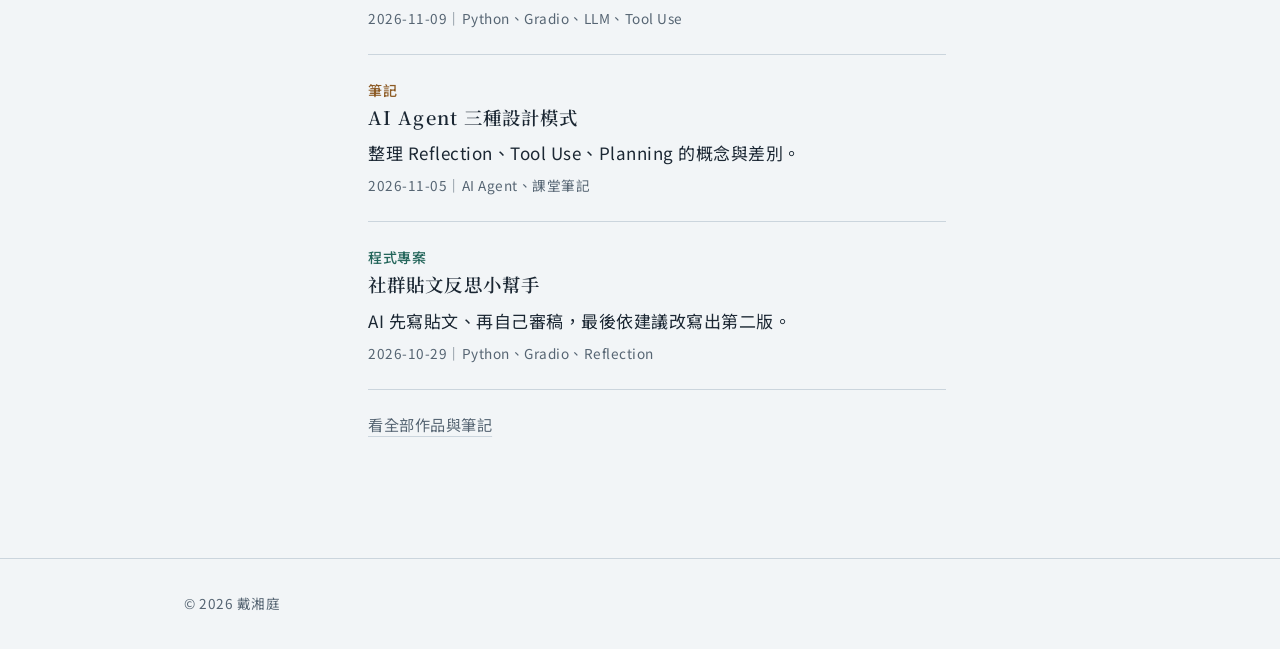
==== commit 0586fb0b: "Update index.html" ====
--- a/index.html
+++ b/index.html
@@ -64,7 +64,7 @@
                   </div>
                   <div class="experience__content">
                     <h5>國立臺灣科技大學</h5>
-                    <p>電機工程所學生</p>
+                    <p>電機工程所</p>
                   </div>
                 </li>
                 <li class="experience__item">
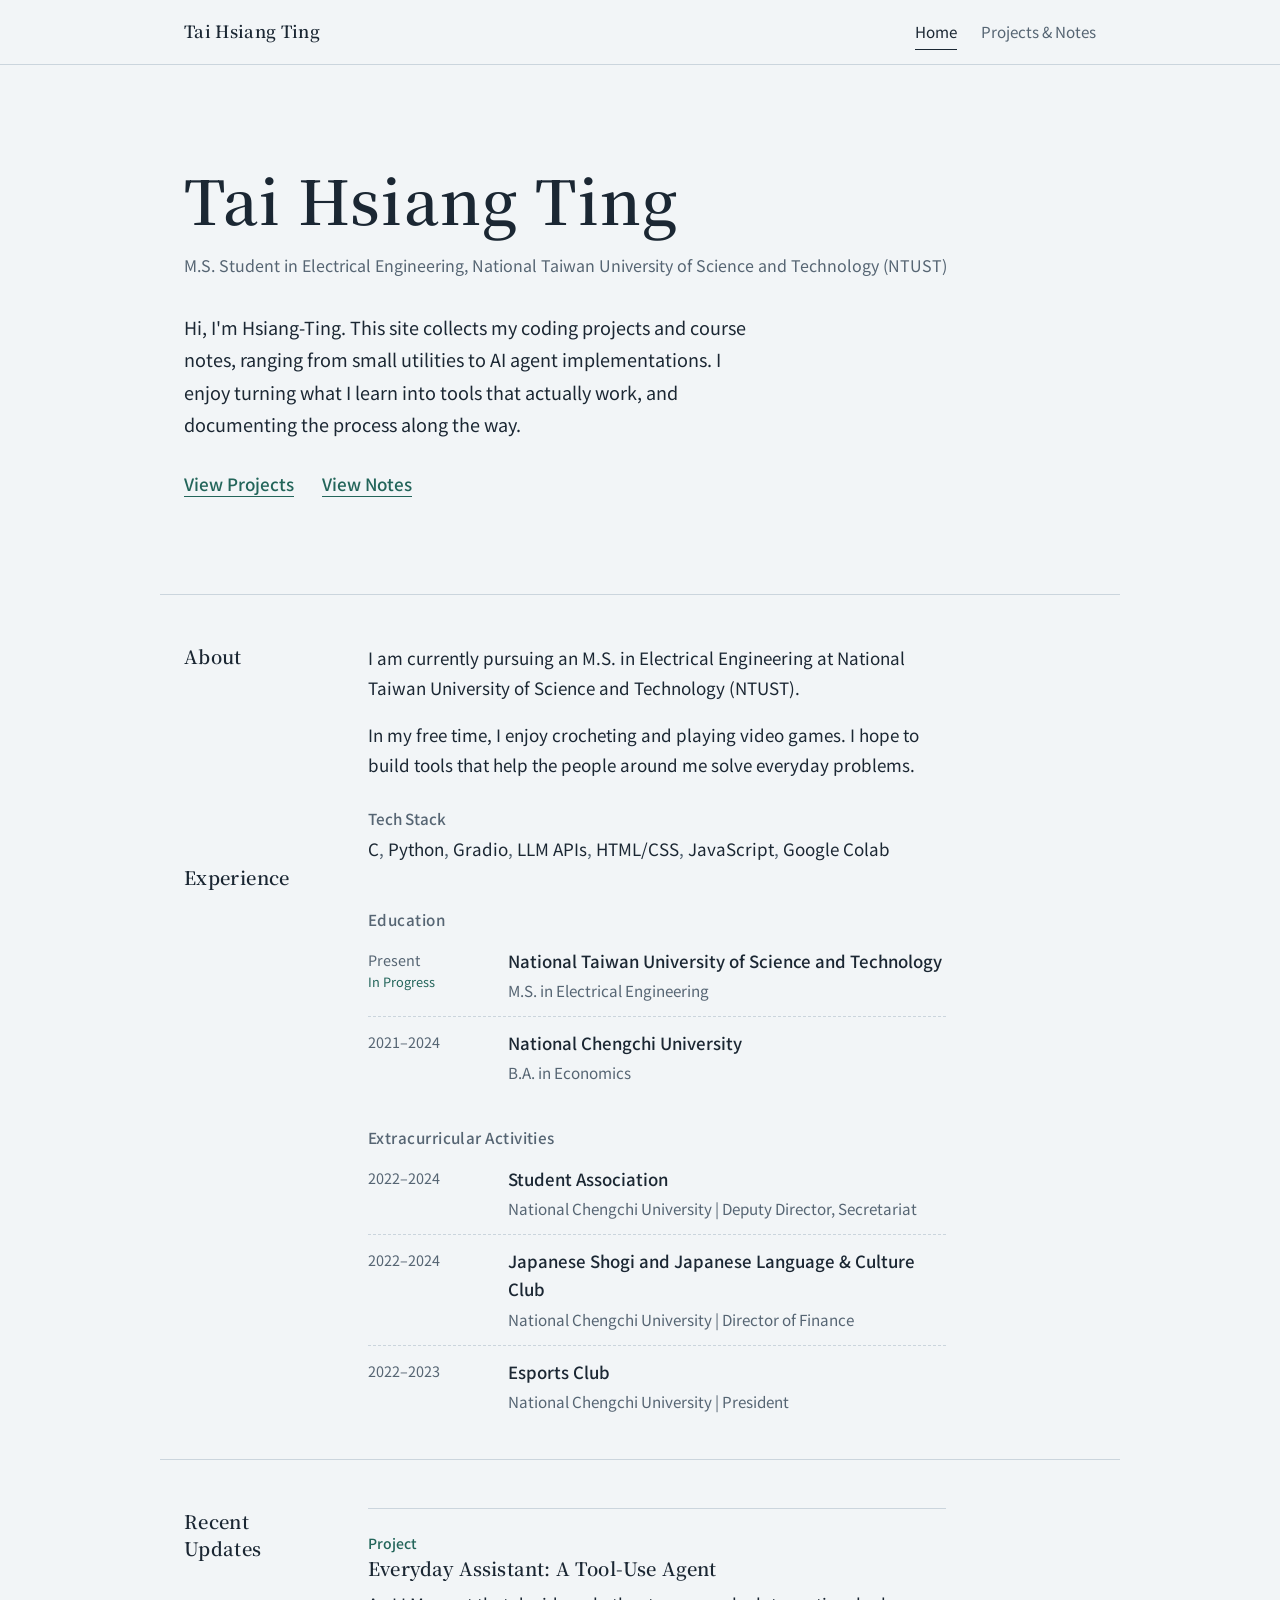
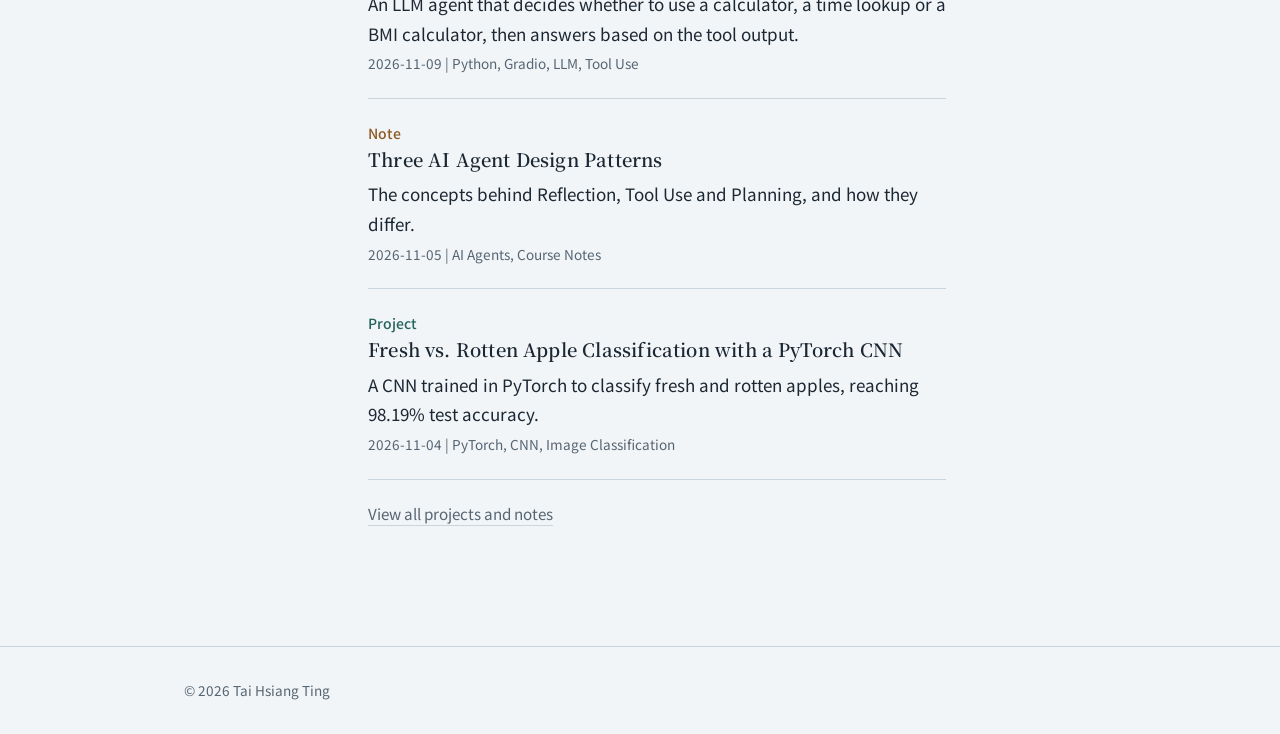
==== commit 6b1adec3: "Translate the entire site into English Co-Authored-By: Claude Opus 5.5 <noreply@anthropic.com> Claud" ====
--- a/index.html
+++ b/index.html
@@ -1,21 +1,21 @@
 <!DOCTYPE html>
-<html lang="zh-Hant-TW">
+<html lang="en">
 <head>
   <meta charset="UTF-8">
   <meta name="viewport" content="width=device-width, initial-scale=1">
-  <title>戴湘庭｜作品與筆記</title>
+  <title>Tai Hsiang Ting | Projects &amp; Notes</title>
   <link rel="preconnect" href="https://fonts.googleapis.com">
   <link rel="preconnect" href="https://fonts.gstatic.com" crossorigin>
   <link href="https://fonts.googleapis.com/css2?family=Noto+Sans+TC:wght@400;500&family=Noto+Serif+TC:wght@600&display=swap" rel="stylesheet">
-  <link rel="stylesheet" href="css/style.css?v=reading-20261113b">
+  <link rel="stylesheet" href="css/style.css?v=en-20261123">
 </head>
 <body>
   <header class="site-header">
     <div class="wrap">
-      <a class="site-name" href="index.html">戴湘庭</a>
-      <nav class="site-nav" aria-label="主選單">
-        <a href="index.html" aria-current="page">首頁</a>
-        <a href="projects.html">作品與筆記</a>
+      <a class="site-name" href="index.html">Tai Hsiang Ting</a>
+      <nav class="site-nav" aria-label="Main navigation">
+        <a href="index.html" aria-current="page">Home</a>
+        <a href="projects.html">Projects &amp; Notes</a>
       </nav>
     </div>
   </header>
@@ -23,90 +23,90 @@
   <main>
     <section class="hero">
       <div class="wrap">
-        <h1 class="hero__name">戴湘庭</h1>
-        <p class="hero__role">國立臺灣科技大學電機工程所學生</p>
-        <p class="hero__intro">嗨，我是湘庭。這裡收集我做過的程式專案和上課整理的筆記，從簡單的小工具到 AI Agent 實作都有。我喜歡把學到的東西做成真的能用的東西，再把過程寫下來。</p>
+        <h1 class="hero__name">Tai Hsiang Ting</h1>
+        <p class="hero__role">M.S. Student in Electrical Engineering, National Taiwan University of Science and Technology (NTUST)</p>
+        <p class="hero__intro">Hi, I'm Hsiang-Ting. This site collects my coding projects and course notes, ranging from small utilities to AI agent implementations. I enjoy turning what I learn into tools that actually work, and documenting the process along the way.</p>
         <p class="hero__actions">
-          <a href="projects.html#projects">看程式專案</a>
-          <a href="projects.html#notes">看學習筆記</a>
+          <a href="projects.html#projects">View Projects</a>
+          <a href="projects.html#notes">View Notes</a>
         </p>
       </div>
     </section>
 
     <section class="section section--split wrap" id="about">
-      <div class="section__head"><h2>關於我</h2></div>
+      <div class="section__head"><h2>About</h2></div>
       <div class="section__body about">
-          <p>目前就讀國立臺灣科技大學電機工程所。</p>
-          <p>悠閒時間喜歡鉤針和打遊戲。希望未來能做出幫助身邊的人解決小麻煩的工具。</p>
-          <h3>正在使用的技術</h3>
+          <p>I am currently pursuing an M.S. in Electrical Engineering at National Taiwan University of Science and Technology (NTUST).</p>
+          <p>In my free time, I enjoy crocheting and playing video games. I hope to build tools that help the people around me solve everyday problems.</p>
+          <h3>Tech Stack</h3>
           <ul class="skills">
             <li>C</li>
             <li>Python</li>
             <li>Gradio</li>
-            <li>LLM API</li>
-            <li>HTML／CSS</li>
+            <li>LLM APIs</li>
+            <li>HTML/CSS</li>
             <li>JavaScript</li>
             <li>Google Colab</li>
           </ul>
       </div>
 
-      <div class="section__head"><h2 id="experience-title">經歷</h2></div>
+      <div class="section__head"><h2 id="experience-title">Experience</h2></div>
       <section class="section__body experience" aria-labelledby="experience-title">
           <div class="experience__groups">
             <section aria-labelledby="education-title">
-              <h4 class="experience__category" id="education-title">學歷</h4>
+              <h4 class="experience__category" id="education-title">Education</h4>
               <ol class="experience__timeline">
-                <!-- 新增經歷時，複製下方 li，填入實際期間、單位、身分與說明。 -->
+                <!-- To add an entry, copy the li below and fill in the period, organization, role and description. -->
                 <li class="experience__item">
                   <div class="experience__meta">
-                    <span class="experience__period">目前</span>
-                    <span class="experience__status">就讀中</span>
+                    <span class="experience__period">Present</span>
+                    <span class="experience__status">In Progress</span>
                   </div>
                   <div class="experience__content">
-                    <h5>國立臺灣科技大學</h5>
-                    <p>電機工程所</p>
+                    <h5>National Taiwan University of Science and Technology</h5>
+                    <p>M.S. in Electrical Engineering</p>
                   </div>
                 </li>
                 <li class="experience__item">
                   <div class="experience__meta">
-                    <span class="experience__period"><time datetime="2021">2021</time>－<time datetime="2024">2024</time></span>
+                    <span class="experience__period"><time datetime="2021">2021</time>–<time datetime="2024">2024</time></span>
                   </div>
                   <div class="experience__content">
-                    <h5>國立政治大學</h5>
-                    <p>經濟學系</p>
+                    <h5>National Chengchi University</h5>
+                    <p>B.A. in Economics</p>
                   </div>
                 </li>
               </ol>
             </section>
 
             <section aria-labelledby="activities-title">
-              <h4 class="experience__category" id="activities-title">社團經驗</h4>
+              <h4 class="experience__category" id="activities-title">Extracurricular Activities</h4>
               <ol class="experience__timeline">
                 <li class="experience__item">
                   <div class="experience__meta">
-                    <span class="experience__period"><time datetime="2022">2022</time>－<time datetime="2024">2024</time></span>
+                    <span class="experience__period"><time datetime="2022">2022</time>–<time datetime="2024">2024</time></span>
                   </div>
                   <div class="experience__content">
-                    <h5>學生會</h5>
-                    <p>國立政治大學｜秘書部次長</p>
+                    <h5>Student Association</h5>
+                    <p>National Chengchi University | Deputy Director, Secretariat</p>
                   </div>
                 </li>
                 <li class="experience__item">
                   <div class="experience__meta">
-                    <span class="experience__period"><time datetime="2022">2022</time>－<time datetime="2024">2024</time></span>
+                    <span class="experience__period"><time datetime="2022">2022</time>–<time datetime="2024">2024</time></span>
                   </div>
                   <div class="experience__content">
-                    <h5>日本將棋與日本語言文化研究社</h5>
-                    <p>國立政治大學｜財務部長</p>
+                    <h5>Japanese Shogi and Japanese Language &amp; Culture Club</h5>
+                    <p>National Chengchi University | Director of Finance</p>
                   </div>
                 </li>
                 <li class="experience__item">
                   <div class="experience__meta">
-                    <span class="experience__period"><time datetime="2022">2022</time>－<time datetime="2023">2023</time></span>
+                    <span class="experience__period"><time datetime="2022">2022</time>–<time datetime="2023">2023</time></span>
                   </div>
                   <div class="experience__content">
-                    <h5>電子競技研究社</h5>
-                    <p>國立政治大學｜社長</p>
+                    <h5>Esports Club</h5>
+                    <p>National Chengchi University | President</p>
                   </div>
                 </li>
               </ol>
@@ -116,16 +116,16 @@
     </section>
 
     <section class="section section--split wrap">
-      <div class="section__head"><h2>最近更新</h2></div>
+      <div class="section__head"><h2>Recent Updates</h2></div>
       <div class="section__body">
         <ul class="work-list" id="recent-list"></ul>
-        <p class="section__more"><a href="projects.html">看全部作品與筆記</a></p>
+        <p class="section__more"><a href="projects.html">View all projects and notes</a></p>
       </div>
     </section>
   </main>
 
   <footer class="site-footer">
-    <div class="wrap">© <span data-year></span> 戴湘庭</div>
+    <div class="wrap">© <span data-year></span> Tai Hsiang Ting</div>
   </footer>
 
   <script src="data/works.js"></script>
--- a/css/style.css
+++ b/css/style.css
@@ -194,3 +194,12 @@
   .experience__item { grid-template-columns: 1fr; }
   .experience__meta { flex-direction: row; gap: 12px; }
 }
+
+/* ===== English typography: the site is now in English, so tighten the letter-spacing tuned for Chinese and separate skills with commas ===== */
+body { letter-spacing: normal; line-height: 1.75; }
+h1, h2, h3, h4, h5 { letter-spacing: 0.01em; }
+.hero__name { letter-spacing: 0.02em; }
+.hero__intro { line-height: 1.8; }
+.site-name, .section__head h2, .page-title h1 { letter-spacing: 0.02em; }
+.experience__content h5, .about h3 { letter-spacing: normal; }
+.skills li:not(:last-child)::after { content: ",\00a0"; }
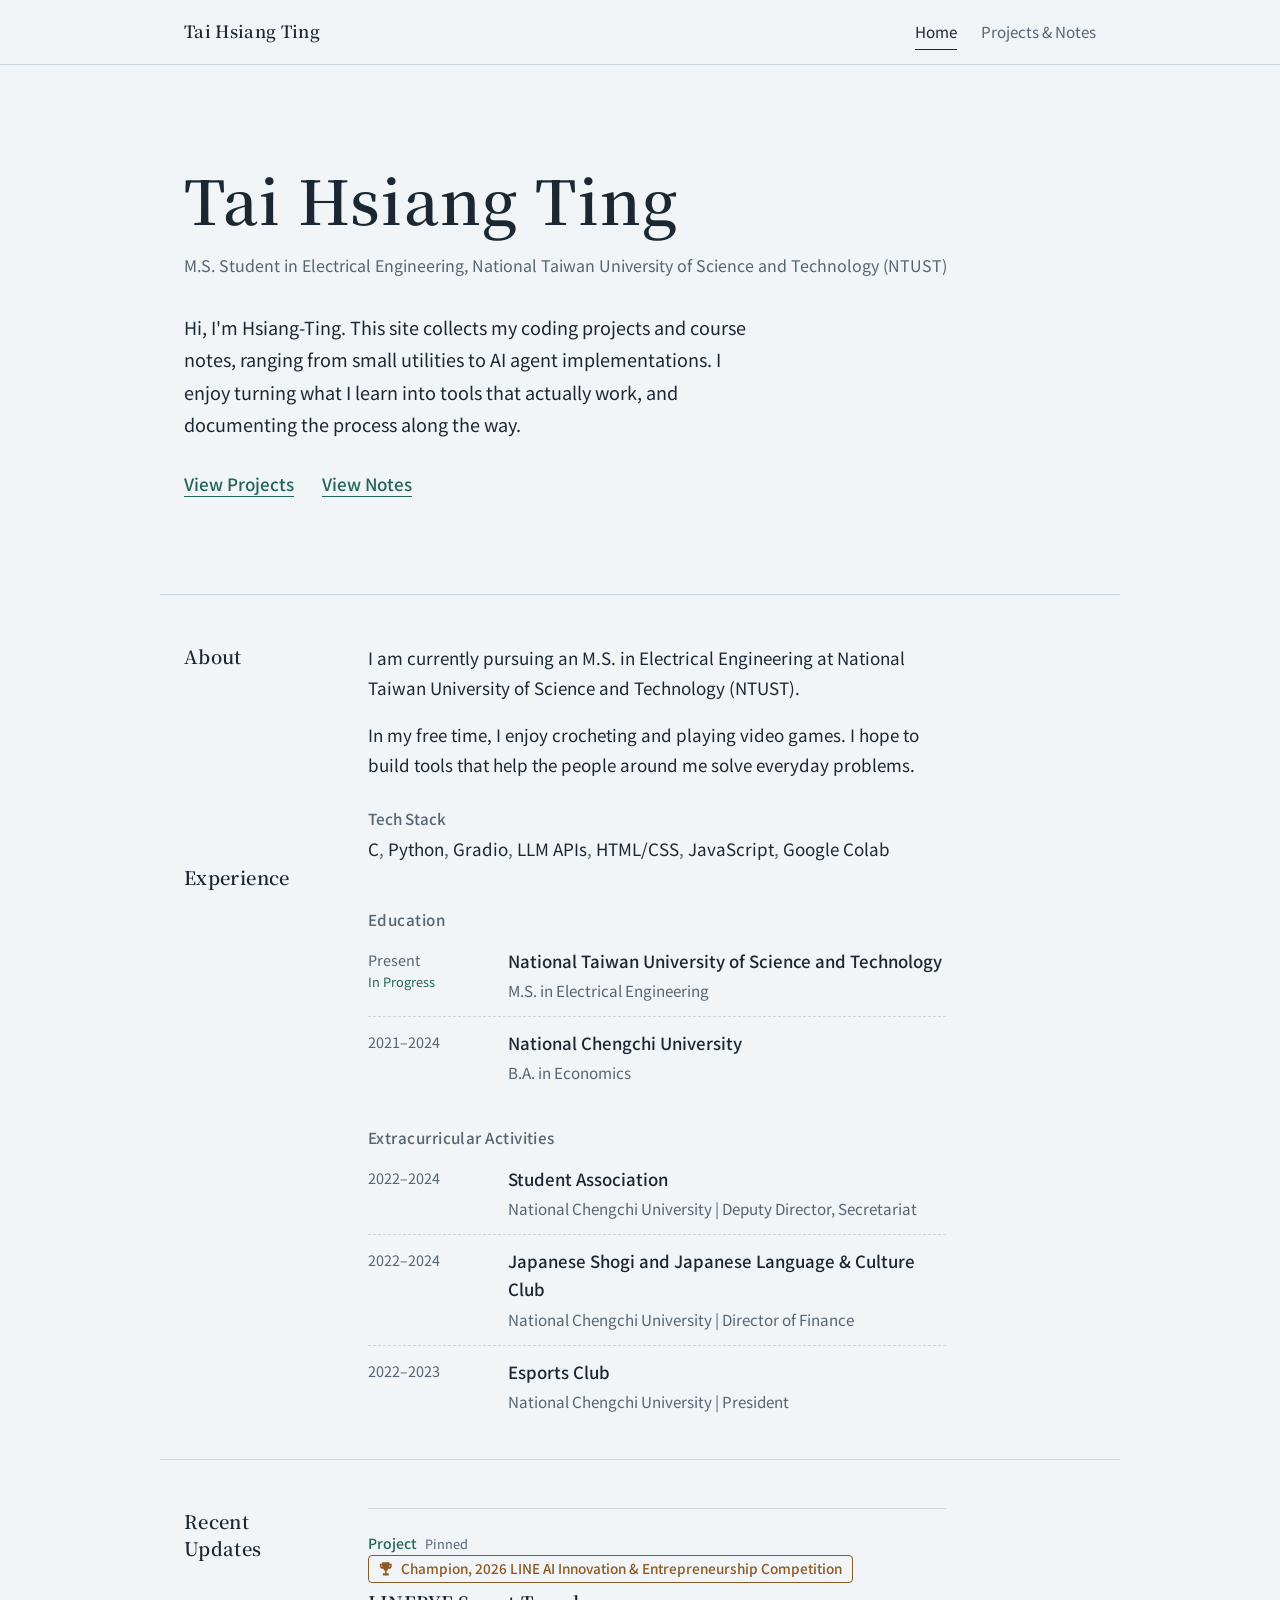
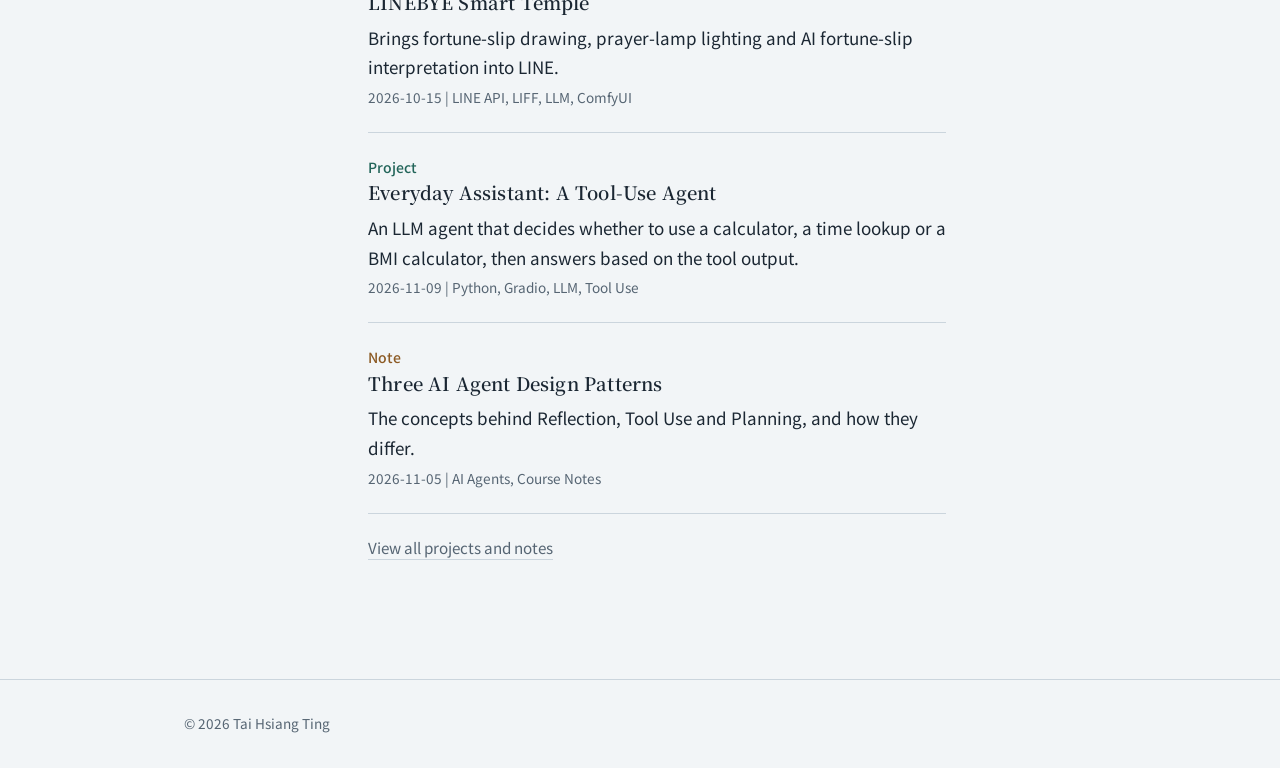
==== commit f9eee30e: "Pin LINEBYE to the top and add a champion trophy badge Co-Authored-By: Claude Opus 5.5 <noreply@anth" ====
--- a/index.html
+++ b/index.html
@@ -7,7 +7,7 @@
   <link rel="preconnect" href="https://fonts.googleapis.com">
   <link rel="preconnect" href="https://fonts.gstatic.com" crossorigin>
   <link href="https://fonts.googleapis.com/css2?family=Noto+Sans+TC:wght@400;500&family=Noto+Serif+TC:wght@600&display=swap" rel="stylesheet">
-  <link rel="stylesheet" href="css/style.css?v=en-20261123">
+  <link rel="stylesheet" href="css/style.css?v=award-20261123">
 </head>
 <body>
   <header class="site-header">
--- a/css/style.css
+++ b/css/style.css
@@ -203,3 +203,16 @@
 .site-name, .section__head h2, .page-title h1 { letter-spacing: 0.02em; }
 .experience__content h5, .about h3 { letter-spacing: normal; }
 .skills li:not(:last-child)::after { content: ",\00a0"; }
+
+/* ===== Award badge and pinned entries: trophy icon + award name (list and detail pages); "Pinned" label under the type ===== */
+.award { display: inline-flex; align-items: center; gap: 6px; margin: 0 0 6px; padding: 2px 10px 2px 8px; border: 1px solid var(--note); border-radius: 4px; color: var(--note); font-size: 0.85rem; font-weight: 500; line-height: 1.6; }
+.award__icon { width: 1.3em; height: 1.3em; flex: none; fill: currentColor; }
+.work .award { justify-self: start; }
+.work__type { grid-row: span 4; }
+.work__pin { display: block; color: var(--muted); font-size: 0.8rem; font-weight: 400; }
+.section--split .work__pin { display: inline; margin-left: 8px; }
+.detail .award { margin-top: 12px; }
+.detail .award + h1 { margin-top: 8px; }
+@media (max-width: 720px) {
+  .work__pin { display: inline; margin-left: 8px; }
+}
